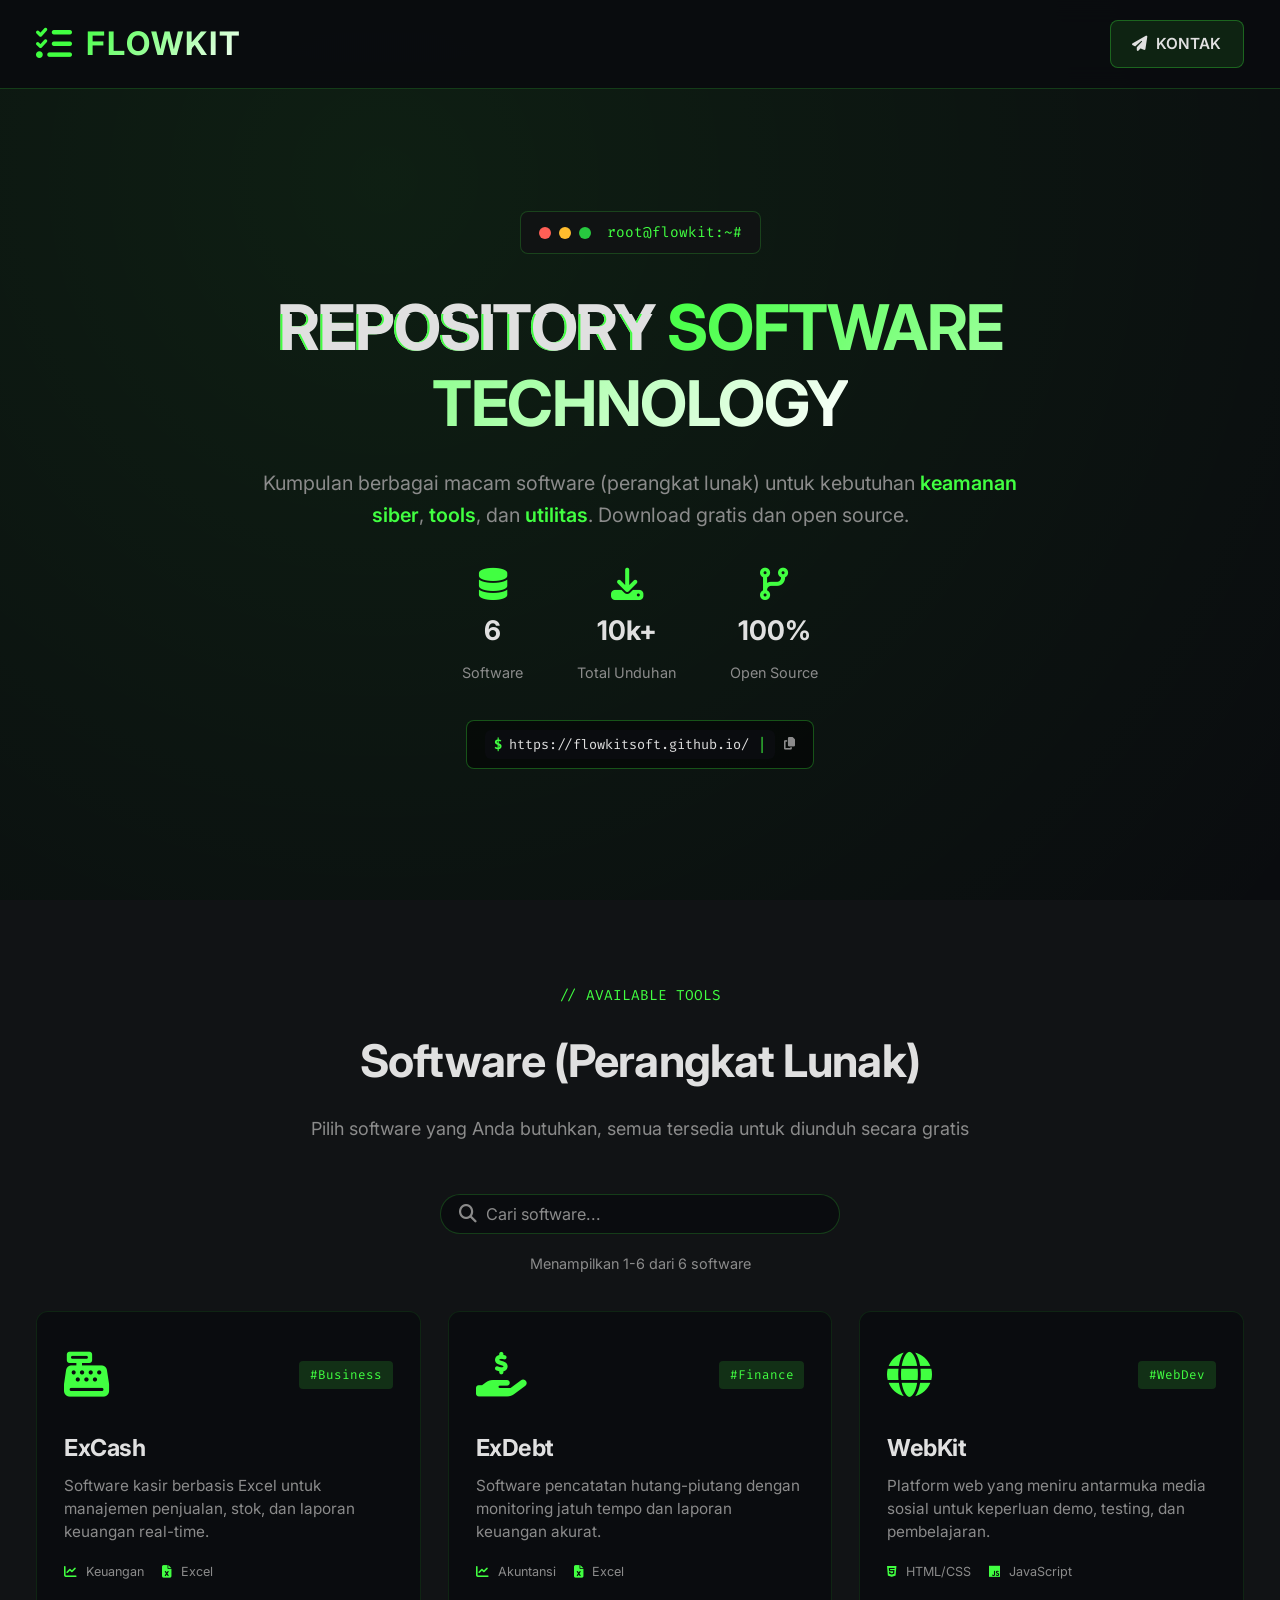
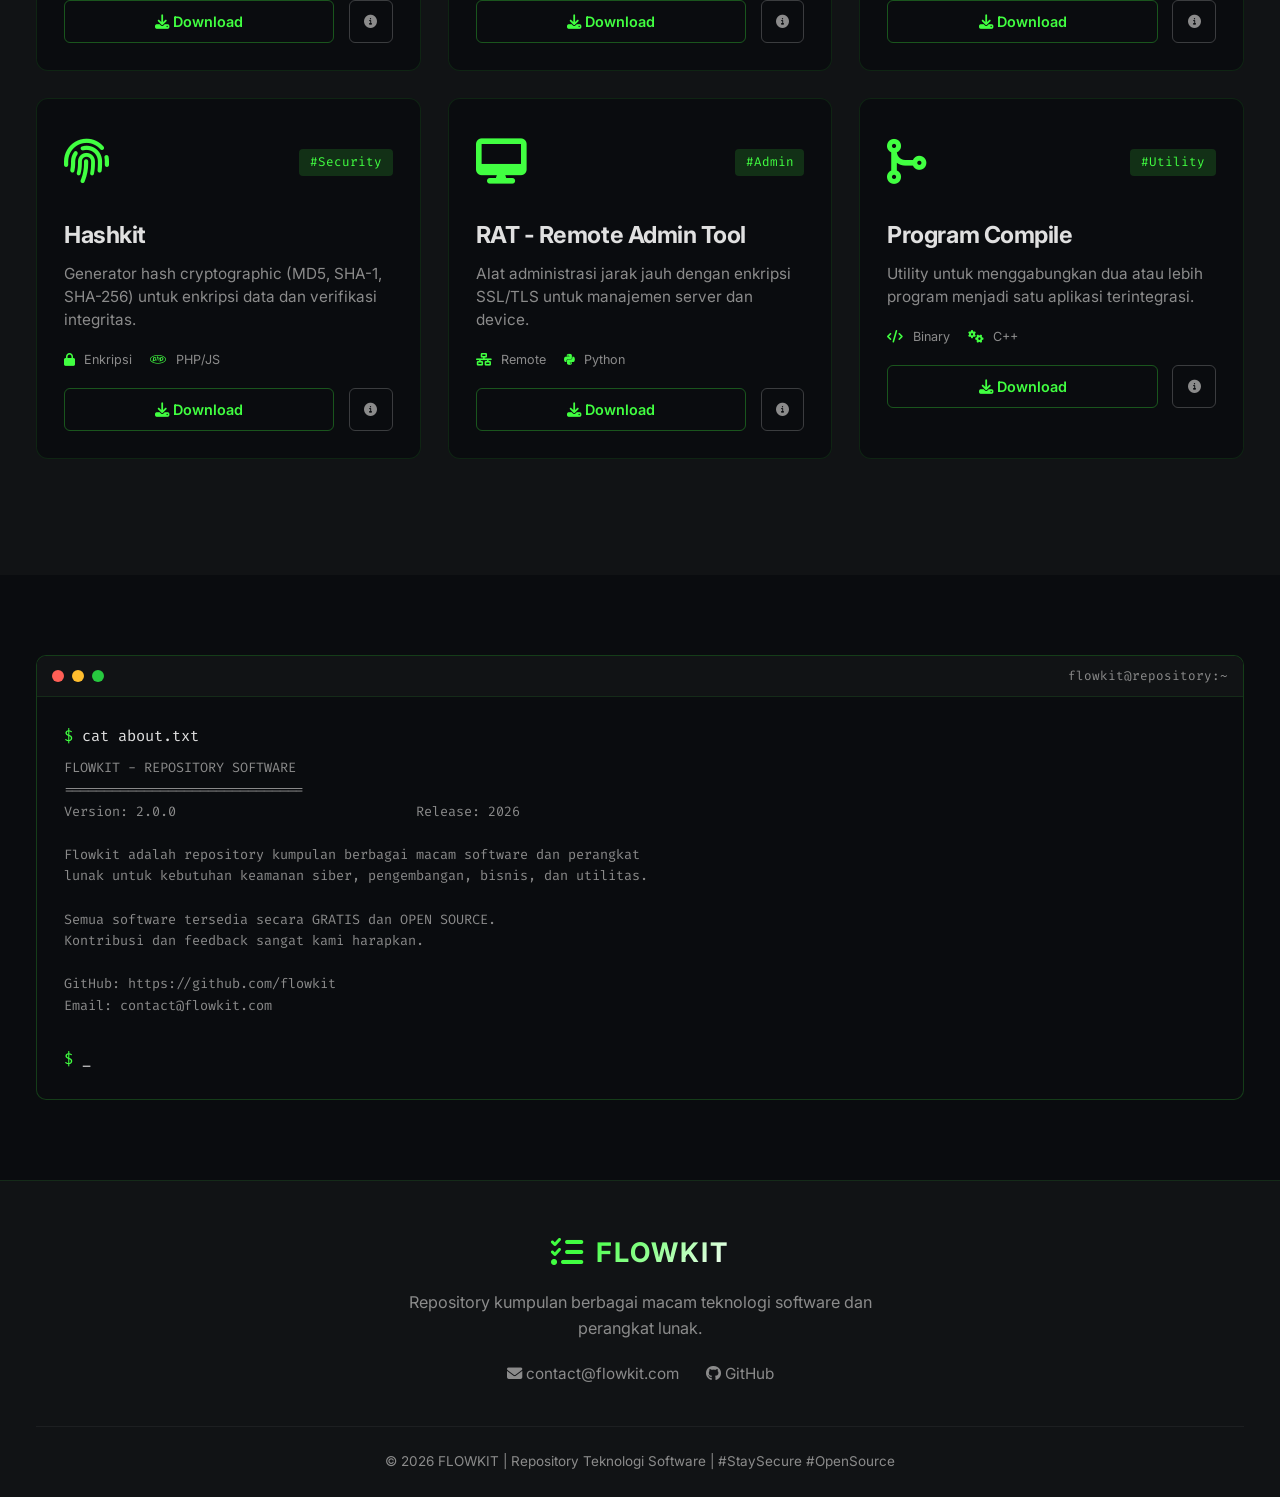
==== index.html @ a86bb3af "Update" ====
<!DOCTYPE html>
<html lang="id">
<head>
    <meta charset="UTF-8">
    <meta name="viewport" content="width=device-width, initial-scale=1.0, user-scalable=yes">
    <meta name="description" content="Flowkit - Repository unduh berbagai macam teknologi software dan perangkat lunak untuk keamanan, pengembangan, dan utilitas">
    <title>Flowkit - Repository Software</title>
    
    <!-- Favicon -->
    <link rel="icon" type="image/png" href="data:image/svg+xml,%3Csvg xmlns='http://www.w3.org/2000/svg' viewBox='0 0 24 24' fill='%2341ff41'%3E%3Cpath d='M2.47,5.47H21.53V4H2.47M2.47,9.53H21.53V8.06H2.47M2.47,13.56H21.53V12.09H2.47M2.47,17.59H21.53V16.13H2.47'/%3E%3C/svg%3E">
    
    <!-- Google Fonts -->
    <link href="https://fonts.googleapis.com/css2?family=Inter:opsz,wght@14..32,300;14..32,400;14..32,500;14..32,600;14..32,700;14..32,800&family=Fira+Code:wght@400;500;600&display=swap" rel="stylesheet">
    
    <!-- CSS -->
    <link rel="stylesheet" href="css/style.css">
    
    <!-- Font Awesome -->
    <link rel="stylesheet" href="https://cdnjs.cloudflare.com/ajax/libs/font-awesome/6.7.2/css/all.min.css">
    
    <!-- AOS Animation -->
    <link href="https://unpkg.com/aos@2.3.1/dist/aos.css" rel="stylesheet">
    <script src="https://unpkg.com/aos@2.3.1/dist/aos.js"></script>
</head>
<body>
    <!-- NAVIGATION -->
    <nav class="navbar">
        <div class="container">
            <div class="logo">
                <i class="fas fa-tasks"></i>
                <span>FLOWKIT</span>
            </div>
            <ul class="nav-links">
                <li><a href="mailto:contact@flowkit.com" class="contact-btn">
                    <i class="fas fa-paper-plane"></i> KONTAK
                </a></li>
            </ul>
        </div>
    </nav>

    <!-- HERO SECTION -->
    <section class="hero">
        <div class="container">
            <div class="hero-content" data-aos="fade-up" data-aos-duration="1000">
                <div class="terminal-badge">
                    <span class="terminal-dot red"></span>
                    <span class="terminal-dot yellow"></span>
                    <span class="terminal-dot green"></span>
                    <span class="terminal-text">root@flowkit:~#</span>
                </div>
                <h1 class="hero-title">
                    <span class="glitch" data-text="REPOSITORY">REPOSITORY</span>
                    <span class="hero-accent">SOFTWARE TECHNOLOGY</span>
                </h1>
                <p class="hero-desc">Kumpulan berbagai macam software (perangkat lunak) untuk kebutuhan <span class="highlight">keamanan siber</span>, <span class="highlight">tools</span>, dan <span class="highlight">utilitas</span>. Download gratis dan open source.</p>
                <div class="hero-stats">
                    <div class="stat-item">
                        <i class="fas fa-database"></i>
                        <span id="totalSoftwareCount">0</span>
                        <span>Software</span>
                    </div>
                    <div class="stat-item">
                        <i class="fas fa-download"></i>
                        <span>10k+</span>
                        <span>Total Unduhan</span>
                    </div>
                    <div class="stat-item">
                        <i class="fas fa-code-branch"></i>
                        <span>100%</span>
                        <span>Open Source</span>
                    </div>
                </div>

                <!-- HERO COMMAND DENGAN EFEK TYPING (UKURAN KECIL) -->
                <div class="hero-command">
                    <div class="command-wrapper">
                        <span class="prompt">$</span>
                        <span class="typing-text" id="typingText"></span>
                        <span class="cursor">|</span>
                    </div>
                    <button class="copy-btn" onclick="copyToClipboard('https://flowkitsoft.github.io/')">
                        <i class="fas fa-copy"></i>
                    </button>
                </div>
            </div>
        </div>
    </section>

    <!-- SOFTWARE SECTION dengan SEARCH & PAGINATION -->
    <section class="software">
        <div class="container">
            <div class="section-header" data-aos="fade-up">
                <span class="section-tag">// AVAILABLE TOOLS</span>
                <h2>Software (Perangkat Lunak)</h2>
                <p>Pilih software yang Anda butuhkan, semua tersedia untuk diunduh secara gratis</p>
            </div>
            
            <!-- SEARCH BAR -->
            <div class="search-container">
                <div class="search-box">
                    <i class="fas fa-search"></i>
                    <input type="text" id="searchInput" placeholder="Cari software..." onkeyup="searchSoftware()">
                    <button class="search-clear" id="clearSearch" onclick="clearSearch()" style="display: none;">✕</button>
                </div>
                <div class="search-info">
                    <span id="resultInfo">Menampilkan semua software</span>
                </div>
            </div>
            
            <!-- SOFTWARE GRID (dinamis) -->
            <div class="software-grid" id="softwareGrid">
                <!-- Card akan di-generate oleh JavaScript -->
            </div>
            
            <!-- PAGINATION -->
            <div class="pagination-container" id="paginationContainer">
                <!-- Tombol pagination akan di-generate oleh JavaScript -->
            </div>
        </div>
    </section>

    <!-- INFO MODAL -->
    <div id="infoModal" class="modal">
        <div class="modal-content">
            <div class="modal-header">
                <h3 id="modalTitle"></h3>
                <span class="modal-close">&times;</span>
            </div>
            <div class="modal-body">
                <p id="modalDesc"></p>
                <div class="modal-download">
                    <a href="#" id="modalDownload" class="btn-download-modal"><i class="fas fa-download"></i> Download Sekarang</a>
                </div>
            </div>
        </div>
    </div>

    <!-- ABOUT / TERMINAL SECTION -->
    <section class="about-terminal">
        <div class="container">
            <div class="terminal-window" data-aos="fade-up">
                <div class="terminal-header">
                    <span class="terminal-dot red"></span>
                    <span class="terminal-dot yellow"></span>
                    <span class="terminal-dot green"></span>
                    <span class="terminal-title">flowkit@repository:~</span>
                </div>
                <div class="terminal-body">
                    <p><span class="prompt">$</span> <span class="command">cat about.txt</span></p>
                    <pre class="terminal-simple">
FLOWKIT - REPOSITORY SOFTWARE
==============================
Version: 2.0.0                              Release: 2026

Flowkit adalah repository kumpulan berbagai macam software dan perangkat
lunak untuk kebutuhan keamanan siber, pengembangan, bisnis, dan utilitas.

Semua software tersedia secara GRATIS dan OPEN SOURCE.
Kontribusi dan feedback sangat kami harapkan.

GitHub: https://github.com/flowkit
Email: contact@flowkit.com
                    </pre>
                    <p><span class="prompt">$</span> <span class="command blinking">_</span></p>
                </div>
            </div>
        </div>
    </section>

    <!-- FOOTER -->
    <footer class="footer">
        <div class="container">
            <div class="footer-content">
                <div class="footer-about">
                    <div class="logo">
                        <i class="fas fa-tasks"></i>
                        <span>FLOWKIT</span>
                    </div>
                    <p>Repository kumpulan berbagai macam teknologi software dan perangkat lunak.</p>
                    <div class="footer-links">
                        <a href="mailto:contact@flowkit.com"><i class="fas fa-envelope"></i> contact@flowkit.com</a>
                        <a href="#"><i class="fab fa-github"></i> GitHub</a>
                    </div>
                </div>
            </div>
            <div class="footer-bottom">
                <p>&copy; 2026 FLOWKIT | Repository Teknologi Software | #StaySecure #OpenSource</p>
            </div>
        </div>
    </footer>

    <!-- JS -->
    <script src="js/software-data.js"></script>
    <script src="js/script.js"></script>
    
    <!-- Initialize AOS -->
    <script>
        AOS.init({
            once: true,
            duration: 800
        });
    </script>
</body>
</html>
---- css/style.css ----
/* ========== RESET & VARIABLES ========== */
* {
    margin: 0;
    padding: 0;
    box-sizing: border-box;
}

:root {
    --primary: #41ff41;
    --primary-dark: #2ecc2e;
    --primary-glow: rgba(65, 255, 65, 0.3);
    --dark: #0a0c0f;
    --dark-light: #111315;
    --gray: #8b8b8b;
    --light: #e0e0e0;
    --white: #ffffff;
    --red-dot: #ff5f56;
    --yellow-dot: #ffbd2e;
    --green-dot: #27c93f;
}

html {
    scroll-behavior: smooth;
    font-size: 18px;
}

body {
    font-family: 'Inter', 'Fira Code', monospace, system-ui;
    background-color: var(--dark);
    color: var(--light);
    line-height: 1.6;
    overflow-x: hidden;
}

.container {
    max-width: 1280px;
    margin: 0 auto;
    padding: 0 2rem;
}

/* ========== TYPOGRAPHY ========== */
h1, h2, h3, h4 {
    font-weight: 700;
    letter-spacing: -0.02em;
}

code, .command, .terminal-text, .prompt {
    font-family: 'Fira Code', monospace;
}

/* ========== NAVIGATION ========== */
.navbar {
    position: fixed;
    top: 0;
    left: 0;
    width: 100%;
    background: rgba(10, 12, 15, 0.95);
    backdrop-filter: blur(12px);
    z-index: 1000;
    border-bottom: 1px solid rgba(65, 255, 65, 0.2);
}

.navbar .container {
    display: flex;
    justify-content: space-between;
    align-items: center;
    padding: 1rem 2rem;
}

.logo {
    font-weight: 700;
    display: flex;
    align-items: center;
    gap: 0.75rem;
}

.logo i {
    color: var(--primary);
    font-size: 2rem;
}

.logo span {
    font-size: 1.8rem;
    letter-spacing: 2px;
    background: linear-gradient(135deg, var(--primary), #ffffff);
    -webkit-background-clip: text;
    background-clip: text;
    color: transparent;
}

.nav-links {
    display: flex;
    list-style: none;
}

.contact-btn {
    color: var(--light);
    text-decoration: none;
    display: flex;
    align-items: center;
    gap: 0.5rem;
    padding: 0.6rem 1.2rem;
    background: rgba(65, 255, 65, 0.1);
    border: 1px solid rgba(65, 255, 65, 0.3);
    border-radius: 8px;
    transition: all 0.3s;
    font-size: 0.85rem;
    font-weight: 600;
}

.contact-btn:hover {
    background: var(--primary);
    border-color: var(--primary);
    color: var(--dark);
    transform: translateY(-2px);
    box-shadow: 0 5px 20px var(--primary-glow);
}

/* ========== HERO SECTION ========== */
.hero {
    min-height: 100vh;
    display: flex;
    align-items: center;
    padding-top: 80px;
    position: relative;
    overflow: hidden;
}

.hero::before {
    content: '';
    position: absolute;
    top: 0;
    left: 0;
    width: 100%;
    height: 100%;
    background: radial-gradient(circle at 30% 20%, rgba(65, 255, 65, 0.08), transparent);
    pointer-events: none;
}

.hero-content {
    max-width: 800px;
    margin: 0 auto;
    text-align: center;
}

.terminal-badge {
    display: inline-flex;
    align-items: center;
    gap: 8px;
    background: rgba(17, 19, 21, 0.9);
    padding: 0.5rem 1rem;
    border-radius: 8px;
    border: 1px solid rgba(65, 255, 65, 0.2);
    margin-bottom: 2rem;
}

.terminal-dot {
    width: 12px;
    height: 12px;
    border-radius: 50%;
}

.terminal-dot.red { background: var(--red-dot); }
.terminal-dot.yellow { background: var(--yellow-dot); }
.terminal-dot.green { background: var(--green-dot); }

.terminal-text {
    color: var(--primary);
    font-size: 0.8rem;
    margin-left: 8px;
}

.hero-title {
    font-size: 3.5rem;
    margin-bottom: 1.5rem;
    line-height: 1.2;
}

.glitch {
    position: relative;
    display: inline-block;
}

.glitch::before,
.glitch::after {
    content: attr(data-text);
    position: absolute;
    top: 0;
    left: 0;
    width: 100%;
    height: 100%;
}

.glitch::before {
    left: 2px;
    text-shadow: -2px 0 var(--primary);
    clip: rect(24px, 550px, 90px, 0);
    animation: glitch-anim 3s infinite linear alternate-reverse;
}

.glitch::after {
    left: -2px;
    text-shadow: 2px 0 #ff00ff;
    clip: rect(85px, 550px, 140px, 0);
    animation: glitch-anim2 2.5s infinite linear alternate-reverse;
}

@keyframes glitch-anim {
    0% { clip: rect(31px, 9999px, 94px, 0); }
    50% { clip: rect(70px, 9999px, 120px, 0); }
    100% { clip: rect(29px, 9999px, 85px, 0); }
}

@keyframes glitch-anim2 {
    0% { clip: rect(65px, 9999px, 110px, 0); }
    50% { clip: rect(20px, 9999px, 60px, 0); }
    100% { clip: rect(80px, 9999px, 130px, 0); }
}

.hero-accent {
    background: linear-gradient(135deg, var(--primary), #ffffff);
    -webkit-background-clip: text;
    background-clip: text;
    color: transparent;
}

.hero-desc {
    font-size: 1.1rem;
    color: var(--gray);
    margin-bottom: 2rem;
}

.highlight {
    color: var(--primary);
    font-weight: 600;
}

.hero-stats {
    display: flex;
    justify-content: center;
    gap: 3rem;
    margin-bottom: 2rem;
}

.stat-item {
    display: flex;
    flex-direction: column;
    align-items: center;
    gap: 0.5rem;
}

.stat-item i {
    font-size: 1.8rem;
    color: var(--primary);
}

.stat-item span:first-of-type {
    font-size: 1.5rem;
    font-weight: 700;
}

.stat-item span:last-child {
    font-size: 0.8rem;
    color: var(--gray);
}

/* ========== HERO COMMAND DENGAN EFEK TYPING (UKURAN SAMA DENGAN SEBELUMNYA) ========== */
.hero-command {
    display: inline-flex;
    align-items: center;
    gap: 0.5rem;
    background: rgba(0, 0, 0, 0.5);
    padding: 0.5rem 1rem;
    border-radius: 8px;
    border: 1px solid rgba(65, 255, 65, 0.3);
}

.command-wrapper {
    display: inline-flex;
    align-items: center;
    gap: 0.4rem;
    background: #0a0c0f;
    padding: 0.2rem 0.5rem;
    border-radius: 6px;
    font-family: 'Fira Code', monospace;
}

.command-wrapper .prompt {
    color: var(--primary);
    font-weight: bold;
    font-size: 0.75rem;
}

.typing-text {
    color: #e0e0e0;
    font-size: 0.75rem;
    white-space: nowrap;
    overflow: hidden;
}

.cursor {
    color: var(--primary);
    font-size: 0.75rem;
    animation: blinkCursor 1s step-end infinite;
    margin-left: 2px;
}

@keyframes blinkCursor {
    0%, 100% { opacity: 1; }
    50% { opacity: 0; }
}

.copy-btn {
    background: transparent;
    border: none;
    color: var(--gray);
    cursor: pointer;
    transition: color 0.3s;
    font-size: 0.7rem;
    padding: 0;
    width: auto;
    display: inline-flex;
    align-items: center;
    justify-content: center;
}

.copy-btn i {
    font-size: 0.7rem;
    margin: 0;
}

.copy-btn:hover {
    color: var(--primary);
}

/* ========== SOFTWARE SECTION ========== */
.software {
    padding: 80px 0;
    background: var(--dark-light);
}

.section-header {
    text-align: center;
    margin-bottom: 50px;
}

.section-tag {
    color: var(--primary);
    font-family: 'Fira Code', monospace;
    font-size: 0.8rem;
    display: inline-block;
    margin-bottom: 1rem;
}

.section-header h2 {
    font-size: 2.5rem;
    margin-bottom: 1rem;
}

.section-header p {
    color: var(--gray);
    font-size: 1rem;
}

/* ========== SEARCH BAR STYLES ========== */
.search-container {
    margin-bottom: 2rem;
    text-align: center;
}

.search-box {
    display: flex;
    align-items: center;
    max-width: 400px;
    margin: 0 auto 1rem;
    background: var(--dark);
    border: 1px solid rgba(65, 255, 65, 0.2);
    border-radius: 40px;
    padding: 0.5rem 1rem;
    transition: all 0.3s;
}

.search-box:focus-within {
    border-color: var(--primary);
    box-shadow: 0 0 10px rgba(65, 255, 65, 0.2);
}

.search-box i {
    color: var(--gray);
    margin-right: 0.5rem;
}

.search-box input {
    flex: 1;
    background: transparent;
    border: none;
    color: var(--light);
    font-family: 'Inter', sans-serif;
    font-size: 0.9rem;
    outline: none;
}

.search-box input::placeholder {
    color: var(--gray);
}

.search-clear {
    background: transparent;
    border: none;
    color: var(--gray);
    cursor: pointer;
    font-size: 0.8rem;
    padding: 0 0.3rem;
    transition: color 0.3s;
}

.search-clear:hover {
    color: var(--primary);
}

.search-info {
    font-size: 0.8rem;
    color: var(--gray);
}

/* ========== SOFTWARE GRID ========== */
.software-grid {
    display: grid;
    grid-template-columns: repeat(auto-fit, minmax(350px, 1fr));
    gap: 1.5rem;
}

.software-card {
    background: var(--dark);
    border-radius: 12px;
    padding: 1.5rem;
    transition: all 0.3s;
    border: 1px solid rgba(65, 255, 65, 0.1);
    position: relative;
    overflow: hidden;
}

.software-card::before {
    content: '';
    position: absolute;
    top: 0;
    left: -100%;
    width: 100%;
    height: 2px;
    background: linear-gradient(90deg, transparent, var(--primary), transparent);
    transition: left 0.5s;
}

.software-card:hover::before {
    left: 100%;
}

.software-card:hover {
    transform: translateY(-5px);
    border-color: rgba(65, 255, 65, 0.3);
    box-shadow: 0 10px 30px rgba(0, 0, 0, 0.3);
}

.card-header {
    display: flex;
    justify-content: space-between;
    align-items: center;
    margin-bottom: 1rem;
}

.card-icon {
    font-size: 2.5rem;
    color: var(--primary);
}

.card-badge {
    background: rgba(65, 255, 65, 0.15);
    color: var(--primary);
    padding: 0.2rem 0.6rem;
    border-radius: 4px;
    font-size: 0.7rem;
    font-family: 'Fira Code', monospace;
}

.software-card h3 {
    font-size: 1.3rem;
    margin-bottom: 0.5rem;
}

.software-card p {
    color: var(--gray);
    font-size: 0.85rem;
    margin-bottom: 1rem;
    line-height: 1.5;
}

.card-meta {
    display: flex;
    gap: 1rem;
    margin-bottom: 1rem;
    font-size: 0.7rem;
    color: var(--gray);
}

.card-meta i {
    margin-right: 0.3rem;
    color: var(--primary);
}

.card-actions {
    display: flex;
    gap: 0.8rem;
}

.btn-download {
    background: transparent;
    border: 1px solid rgba(65, 255, 65, 0.3);
    color: var(--primary);
    padding: 0.5rem 1rem;
    border-radius: 6px;
    text-decoration: none;
    font-size: 0.8rem;
    font-weight: 600;
    transition: all 0.3s;
    flex: 1;
    text-align: center;
}

.btn-download:hover {
    background: var(--primary);
    color: var(--dark);
    border-color: var(--primary);
}

.btn-info {
    background: transparent;
    border: 1px solid rgba(255, 255, 255, 0.2);
    color: var(--gray);
    padding: 0.5rem 0.8rem;
    border-radius: 6px;
    cursor: pointer;
    transition: all 0.3s;
}

.btn-info:hover {
    border-color: var(--primary);
    color: var(--primary);
}

/* ========== PAGINATION STYLES ========== */
.pagination-container {
    margin-top: 2rem;
    text-align: center;
}

.pagination {
    display: flex;
    justify-content: center;
    gap: 0.5rem;
    flex-wrap: wrap;
}

.page-btn {
    background: transparent;
    border: 1px solid rgba(65, 255, 65, 0.2);
    color: var(--gray);
    padding: 0.5rem 1rem;
    border-radius: 6px;
    cursor: pointer;
    font-family: 'Inter', sans-serif;
    font-size: 0.8rem;
    transition: all 0.3s;
}

.page-btn:hover {
    border-color: var(--primary);
    color: var(--primary);
}

.page-btn.active {
    background: var(--primary);
    border-color: var(--primary);
    color: var(--dark);
}

.page-btn.disabled {
    opacity: 0.5;
    cursor: not-allowed;
}

.page-btn.disabled:hover {
    border-color: rgba(65, 255, 65, 0.2);
    color: var(--gray);
}

/* ========== NO RESULTS STYLES ========== */
.no-results {
    text-align: center;
    padding: 3rem;
    background: var(--dark);
    border-radius: 12px;
    border: 1px solid rgba(65, 255, 65, 0.1);
}

.no-results i {
    font-size: 3rem;
    color: var(--primary);
    margin-bottom: 1rem;
}

.no-results p {
    color: var(--gray);
    margin: 0.5rem 0;
}

/* ========== MODAL ========== */
.modal {
    display: none;
    position: fixed;
    top: 0;
    left: 0;
    width: 100%;
    height: 100%;
    background: rgba(0, 0, 0, 0.9);
    z-index: 2000;
    justify-content: center;
    align-items: center;
}

.modal-content {
    background: var(--dark-light);
    border: 1px solid rgba(65, 255, 65, 0.3);
    border-radius: 12px;
    max-width: 500px;
    width: 90%;
    animation: modalFadeIn 0.3s;
}

@keyframes modalFadeIn {
    from {
        opacity: 0;
        transform: scale(0.9);
    }
    to {
        opacity: 1;
        transform: scale(1);
    }
}

.modal-header {
    display: flex;
    justify-content: space-between;
    align-items: center;
    padding: 1rem 1.5rem;
    border-bottom: 1px solid rgba(65, 255, 65, 0.2);
}

.modal-header h3 {
    color: var(--primary);
}

.modal-close {
    font-size: 1.5rem;
    cursor: pointer;
    transition: color 0.3s;
}

.modal-close:hover {
    color: var(--primary);
}

/* Modal body - digabung (tidak duplikat) */
.modal-body {
    padding: 1.5rem;
    white-space: normal;
    word-break: break-word;
}

.modal-body p {
    margin-bottom: 1rem;
    color: var(--gray);
    line-height: 1.6;
}

.modal-body br {
    display: block;
    margin: 8px 0;
    content: "";
}

.btn-download-modal {
    display: inline-block;
    background: var(--primary);
    color: var(--dark);
    padding: 0.8rem 1.5rem;
    border-radius: 8px;
    text-decoration: none;
    font-weight: 700;
    transition: all 0.3s;
    margin-top: 1rem;
}

.btn-download-modal:hover {
    transform: translateY(-2px);
    box-shadow: 0 5px 20px var(--primary-glow);
}

/* ========== TERMINAL SECTION ========== */
.about-terminal {
    padding: 80px 0;
}

.terminal-window {
    background: #0a0c0f;
    border-radius: 10px;
    border: 1px solid rgba(65, 255, 65, 0.2);
    overflow: hidden;
    width: 100%;
}

.terminal-header {
    background: #111315;
    padding: 10px 15px;
    display: flex;
    align-items: center;
    gap: 8px;
    border-bottom: 1px solid rgba(65, 255, 65, 0.1);
}

.terminal-title {
    margin-left: auto;
    font-size: 0.7rem;
    color: var(--gray);
    font-family: 'Fira Code', monospace;
}

.terminal-body {
    padding: 1.5rem;
    font-family: 'Fira Code', monospace;
    font-size: 0.85rem;
}

.terminal-simple {
    font-family: 'Fira Code', monospace;
    font-size: 0.75rem;
    line-height: 1.6;
    color: var(--gray);
    background: transparent;
    border: none;
    margin: 0.5rem 0;
    padding: 0;
    white-space: pre-wrap;
    word-break: break-word;
}

.prompt {
    color: var(--primary);
}

.command {
    color: var(--light);
}

.blinking {
    animation: blink 1s step-end infinite;
}

@keyframes blink {
    0%, 100% { opacity: 1; }
    50% { opacity: 0; }
}

/* ========== FOOTER ========== */
.footer {
    background: var(--dark-light);
    padding: 50px 0 24px;
    border-top: 1px solid rgba(65, 255, 65, 0.1);
}

.footer-content {
    display: flex;
    justify-content: center;
    margin-bottom: 40px;
}

.footer-about {
    text-align: center;
    max-width: 500px;
}

.footer-about .logo {
    justify-content: center;
    margin-bottom: 16px;
}

.footer-about .logo i {
    font-size: 1.8rem;
}

.footer-about .logo span {
    font-size: 1.5rem;
}

.footer-about p {
    color: var(--gray);
    margin-bottom: 20px;
    font-size: 0.9rem;
}

.footer-links {
    display: flex;
    justify-content: center;
    gap: 1.5rem;
}

.footer-links a {
    color: var(--gray);
    text-decoration: none;
    transition: color 0.3s;
    font-size: 0.85rem;
}

.footer-links a:hover {
    color: var(--primary);
}

.footer-bottom {
    text-align: center;
    padding-top: 24px;
    border-top: 1px solid rgba(255, 255, 255, 0.05);
    color: var(--gray);
    font-size: 0.75rem;
}

/* ========== RESPONSIVE ========== */
@media (max-width: 768px) {
    .container {
        padding: 0 1.5rem;
    }
    
    .navbar .container {
        justify-content: center;
        padding: 0.8rem 1rem;
    }
    
    .nav-links {
        display: none;
    }
    
    .hero-title {
        font-size: 2.8rem;
    }
    
    .hero-stats {
        gap: 1.5rem;
        flex-wrap: wrap;
    }
    
    /* Hero command responsive */
    .hero-command {
        flex-direction: column;
        align-items: stretch;
    }
    
    .command-wrapper {
        justify-content: center;
        white-space: normal;
        word-break: break-all;
    }
    
    .typing-text {
        white-space: normal;
        word-break: break-word;
        font-size: 0.7rem;
    }
    
    /* Search & pagination responsive */
    .search-box {
        max-width: 100%;
    }
    
    .pagination {
        gap: 0.3rem;
    }
    
    .page-btn {
        padding: 0.3rem 0.6rem;
        font-size: 0.7rem;
    }
    
    /* Grid & terminal */
    .software-grid {
        grid-template-columns: 1fr;
    }
    
    .section-header h2 {
        font-size: 2rem;
    }
    
    .terminal-body {
        padding: 1rem;
    }
    
    .terminal-simple {
        font-size: 0.65rem;
    }
}

@media (max-width: 480px) {
    .hero-title {
        font-size: 2rem;
    }
    
    .hero-stats {
        flex-direction: column;
        gap: 1rem;
    }
    
    .hero-command {
        flex-wrap: wrap;
        justify-content: center;
    }
    
    .typing-text {
        font-size: 0.6rem;
    }
    
    .section-header h2 {
        font-size: 1.6rem;
    }
    
    .software-card {
        padding: 1rem;
    }
    
    .card-icon {
        font-size: 2rem;
    }
    
    .software-card h3 {
        font-size: 1.1rem;
    }
    
    .terminal-simple {
        font-size: 0.55rem;
    }
    
    .page-btn {
        padding: 0.2rem 0.4rem;
        font-size: 0.65rem;
    }
}
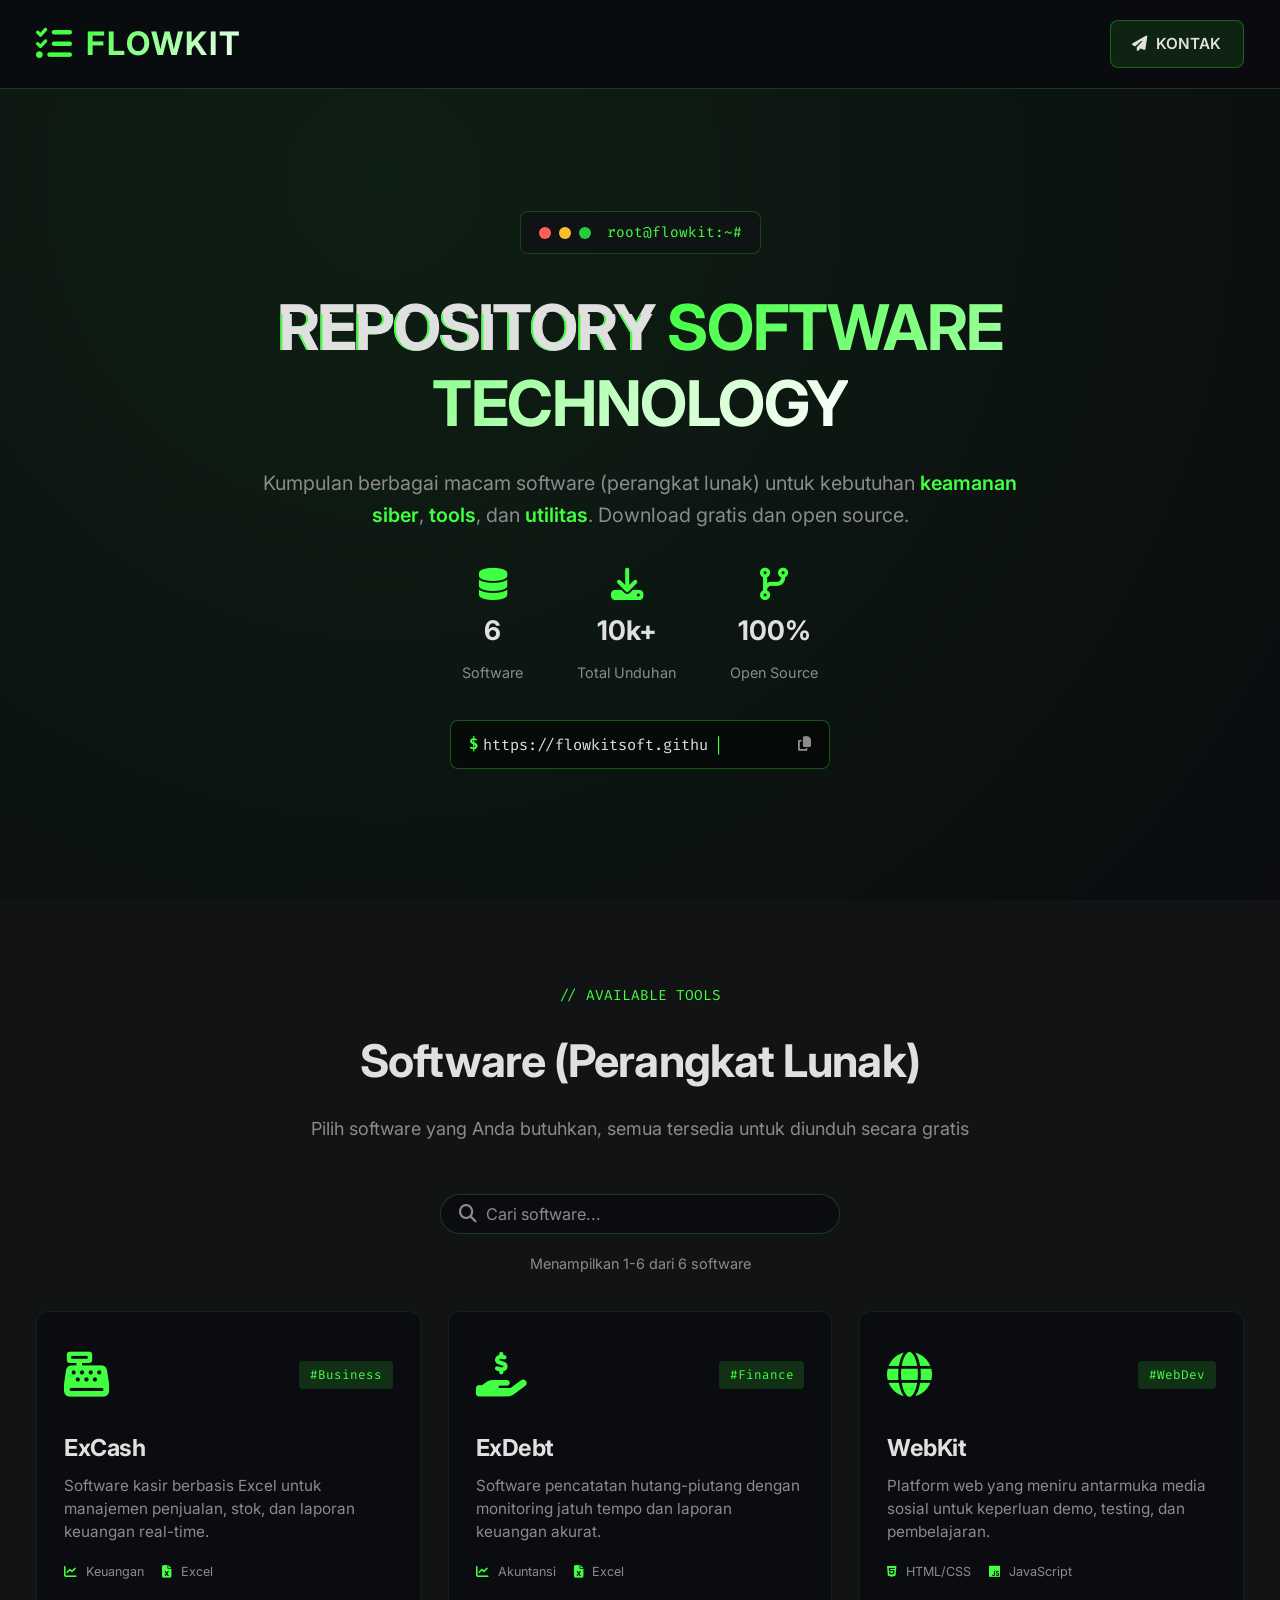
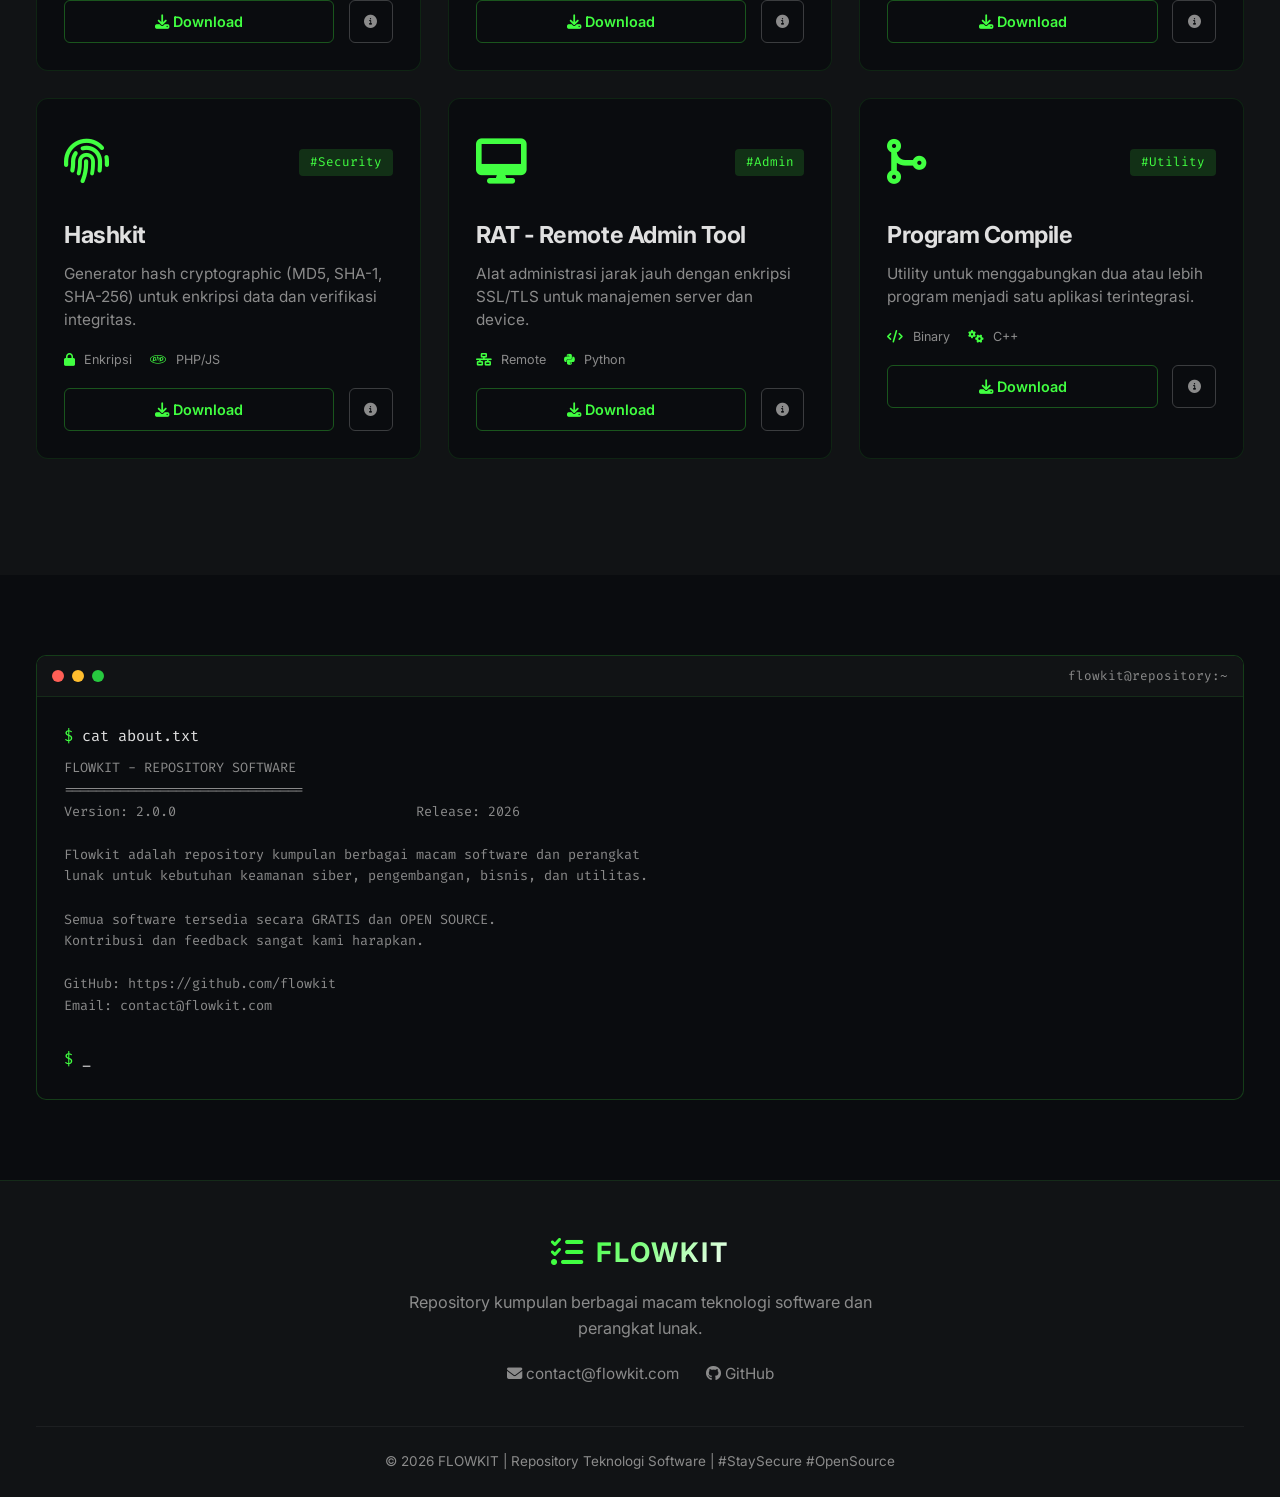
==== commit 8fcf6dc4: "Update" ====
--- a/index.html
+++ b/index.html
@@ -71,10 +71,10 @@
                     </div>
                 </div>
 
-                <!-- HERO COMMAND DENGAN EFEK TYPING (UKURAN KECIL) -->
+                <!-- HERO COMMAND - LEBAR TETAP -->
                 <div class="hero-command">
-                    <div class="command-wrapper">
-                        <span class="prompt">$</span>
+                    <span class="prompt">$</span>
+                    <div class="typing-wrapper">
                         <span class="typing-text" id="typingText"></span>
                         <span class="cursor">|</span>
                     </div>
@@ -86,7 +86,7 @@
         </div>
     </section>
 
-    <!-- SOFTWARE SECTION dengan SEARCH & PAGINATION -->
+    <!-- SOFTWARE SECTION -->
     <section class="software">
         <div class="container">
             <div class="section-header" data-aos="fade-up">
@@ -107,15 +107,11 @@
                 </div>
             </div>
             
-            <!-- SOFTWARE GRID (dinamis) -->
-            <div class="software-grid" id="softwareGrid">
-                <!-- Card akan di-generate oleh JavaScript -->
-            </div>
+            <!-- SOFTWARE GRID -->
+            <div class="software-grid" id="softwareGrid"></div>
             
             <!-- PAGINATION -->
-            <div class="pagination-container" id="paginationContainer">
-                <!-- Tombol pagination akan di-generate oleh JavaScript -->
-            </div>
+            <div class="pagination-container" id="paginationContainer"></div>
         </div>
     </section>
 
@@ -193,7 +189,6 @@
     <script src="js/software-data.js"></script>
     <script src="js/script.js"></script>
     
-    <!-- Initialize AOS -->
     <script>
         AOS.init({
             once: true,
--- a/css/style.css
+++ b/css/style.css
@@ -264,73 +264,79 @@
     color: var(--gray);
 }
 
-/* ========== HERO COMMAND DENGAN EFEK TYPING (UKURAN SAMA DENGAN SEBELUMNYA) ========== */
+/* ========== HERO COMMAND - LEBAR TETAP ========== */
 .hero-command {
     display: inline-flex;
     align-items: center;
-    gap: 0.5rem;
+    justify-content: flex-start;
+    gap: 0.3rem;
     background: rgba(0, 0, 0, 0.5);
     padding: 0.5rem 1rem;
     border-radius: 8px;
     border: 1px solid rgba(65, 255, 65, 0.3);
-}
-
-.command-wrapper {
-    display: inline-flex;
-    align-items: center;
-    gap: 0.4rem;
-    background: #0a0c0f;
-    padding: 0.2rem 0.5rem;
-    border-radius: 6px;
+    width: 380px;
+    max-width: 100%;
+    flex-wrap: nowrap;
+    overflow: hidden;
+}
+
+.hero-command .prompt {
+    color: var(--primary);
     font-family: 'Fira Code', monospace;
-}
-
-.command-wrapper .prompt {
-    color: var(--primary);
+    font-size: 0.85rem;
     font-weight: bold;
-    font-size: 0.75rem;
+    flex-shrink: 0;
+}
+
+.typing-wrapper {
+    flex: 1;
+    min-width: 0;
+    overflow: hidden;
+    text-align: left;
+    white-space: nowrap;
 }
 
 .typing-text {
     color: #e0e0e0;
-    font-size: 0.75rem;
+    font-family: 'Fira Code', monospace;
+    font-size: 0.85rem;
+    display: inline;
     white-space: nowrap;
-    overflow: hidden;
 }
 
 .cursor {
     color: var(--primary);
-    font-size: 0.75rem;
+    font-family: 'Fira Code', monospace;
+    font-size: 0.85rem;
     animation: blinkCursor 1s step-end infinite;
-    margin-left: 2px;
+    display: inline;
+    margin-left: 1px;
+}
+
+.copy-btn {
+    background: transparent;
+    border: none;
+    color: var(--gray);
+    cursor: pointer;
+    transition: color 0.3s;
+    font-size: 0.8rem;
+    padding: 0;
+    flex-shrink: 0;
+    display: inline-flex;
+    align-items: center;
+}
+
+.copy-btn i {
+    font-size: 0.8rem;
+}
+
+.copy-btn:hover {
+    color: var(--primary);
 }
 
 @keyframes blinkCursor {
     0%, 100% { opacity: 1; }
     50% { opacity: 0; }
-}
-
-.copy-btn {
-    background: transparent;
-    border: none;
-    color: var(--gray);
-    cursor: pointer;
-    transition: color 0.3s;
-    font-size: 0.7rem;
-    padding: 0;
-    width: auto;
-    display: inline-flex;
-    align-items: center;
-    justify-content: center;
-}
-
-.copy-btn i {
-    font-size: 0.7rem;
-    margin: 0;
-}
-
-.copy-btn:hover {
-    color: var(--primary);
 }
 
 /* ========== SOFTWARE SECTION ========== */
@@ -362,7 +368,7 @@
     font-size: 1rem;
 }
 
-/* ========== SEARCH BAR STYLES ========== */
+/* ========== SEARCH BAR ========== */
 .search-container {
     margin-bottom: 2rem;
     text-align: center;
@@ -547,7 +553,7 @@
     color: var(--primary);
 }
 
-/* ========== PAGINATION STYLES ========== */
+/* ========== PAGINATION ========== */
 .pagination-container {
     margin-top: 2rem;
     text-align: center;
@@ -588,12 +594,7 @@
     cursor: not-allowed;
 }
 
-.page-btn.disabled:hover {
-    border-color: rgba(65, 255, 65, 0.2);
-    color: var(--gray);
-}
-
-/* ========== NO RESULTS STYLES ========== */
+/* ========== NO RESULTS ========== */
 .no-results {
     text-align: center;
     padding: 3rem;
@@ -669,7 +670,6 @@
     color: var(--primary);
 }
 
-/* Modal body - digabung (tidak duplikat) */
 .modal-body {
     padding: 1.5rem;
     white-space: normal;
@@ -847,6 +847,7 @@
         display: none;
     }
     
+    /* HERO TITLE DIPERBESAR */
     .hero-title {
         font-size: 2.8rem;
     }
@@ -858,23 +859,19 @@
     
     /* Hero command responsive */
     .hero-command {
-        flex-direction: column;
-        align-items: stretch;
-    }
-    
-    .command-wrapper {
-        justify-content: center;
-        white-space: normal;
-        word-break: break-all;
-    }
-    
-    .typing-text {
-        white-space: normal;
-        word-break: break-word;
-        font-size: 0.7rem;
-    }
-    
-    /* Search & pagination responsive */
+        width: 320px;
+        padding: 0.4rem 0.8rem;
+    }
+    
+    .prompt, .typing-text, .cursor {
+        font-size: 0.75rem;
+    }
+    
+    .copy-btn i {
+        font-size: 0.75rem;
+    }
+    
+    /* Search & pagination */
     .search-box {
         max-width: 100%;
     }
@@ -894,7 +891,7 @@
     }
     
     .section-header h2 {
-        font-size: 2rem;
+        font-size: 1.8rem;
     }
     
     .terminal-body {
@@ -902,11 +899,12 @@
     }
     
     .terminal-simple {
-        font-size: 0.65rem;
+        font-size: 0.6rem;
     }
 }
 
 @media (max-width: 480px) {
+    /* HERO TITLE DIPERBESAR */
     .hero-title {
         font-size: 2rem;
     }
@@ -917,16 +915,20 @@
     }
     
     .hero-command {
-        flex-wrap: wrap;
-        justify-content: center;
-    }
-    
-    .typing-text {
-        font-size: 0.6rem;
+        width: 280px;
+        padding: 0.35rem 0.6rem;
+    }
+    
+    .prompt, .typing-text, .cursor {
+        font-size: 0.7rem;
+    }
+    
+    .copy-btn i {
+        font-size: 0.7rem;
     }
     
     .section-header h2 {
-        font-size: 1.6rem;
+        font-size: 1.5rem;
     }
     
     .software-card {
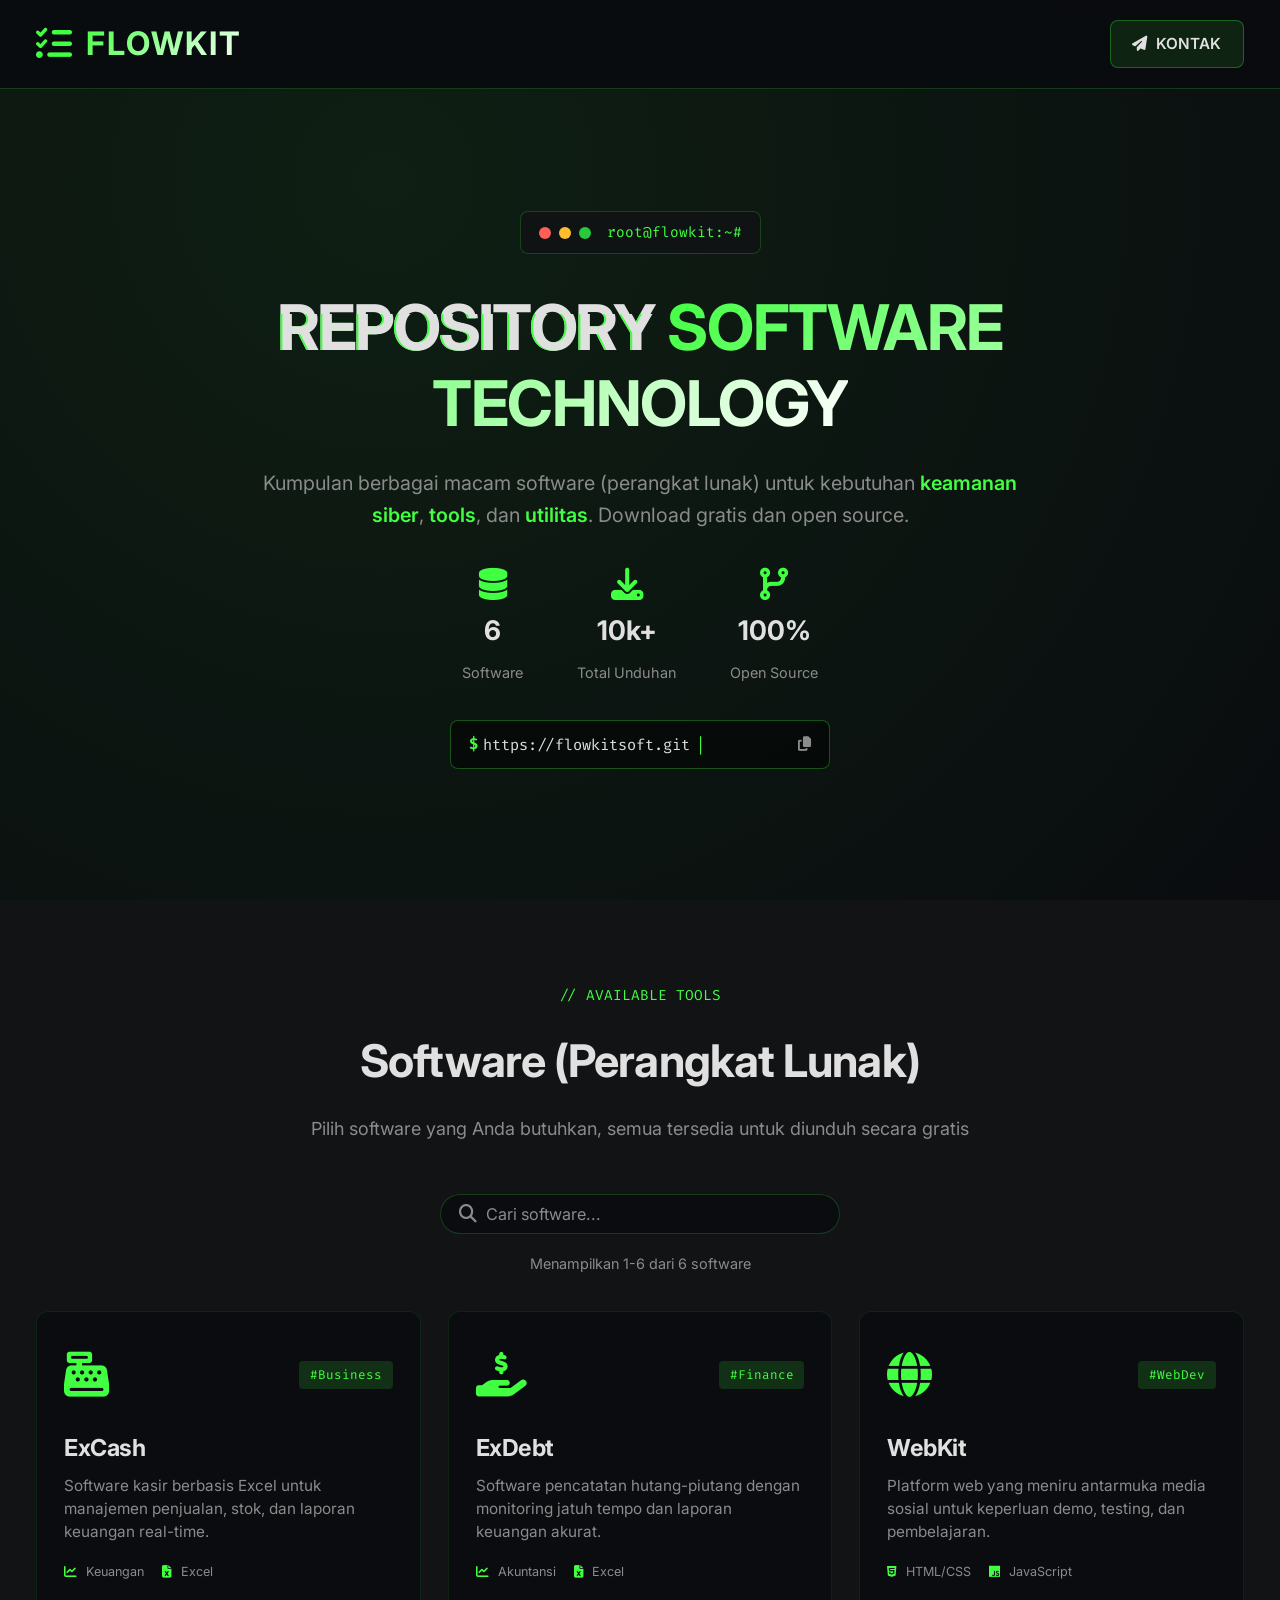
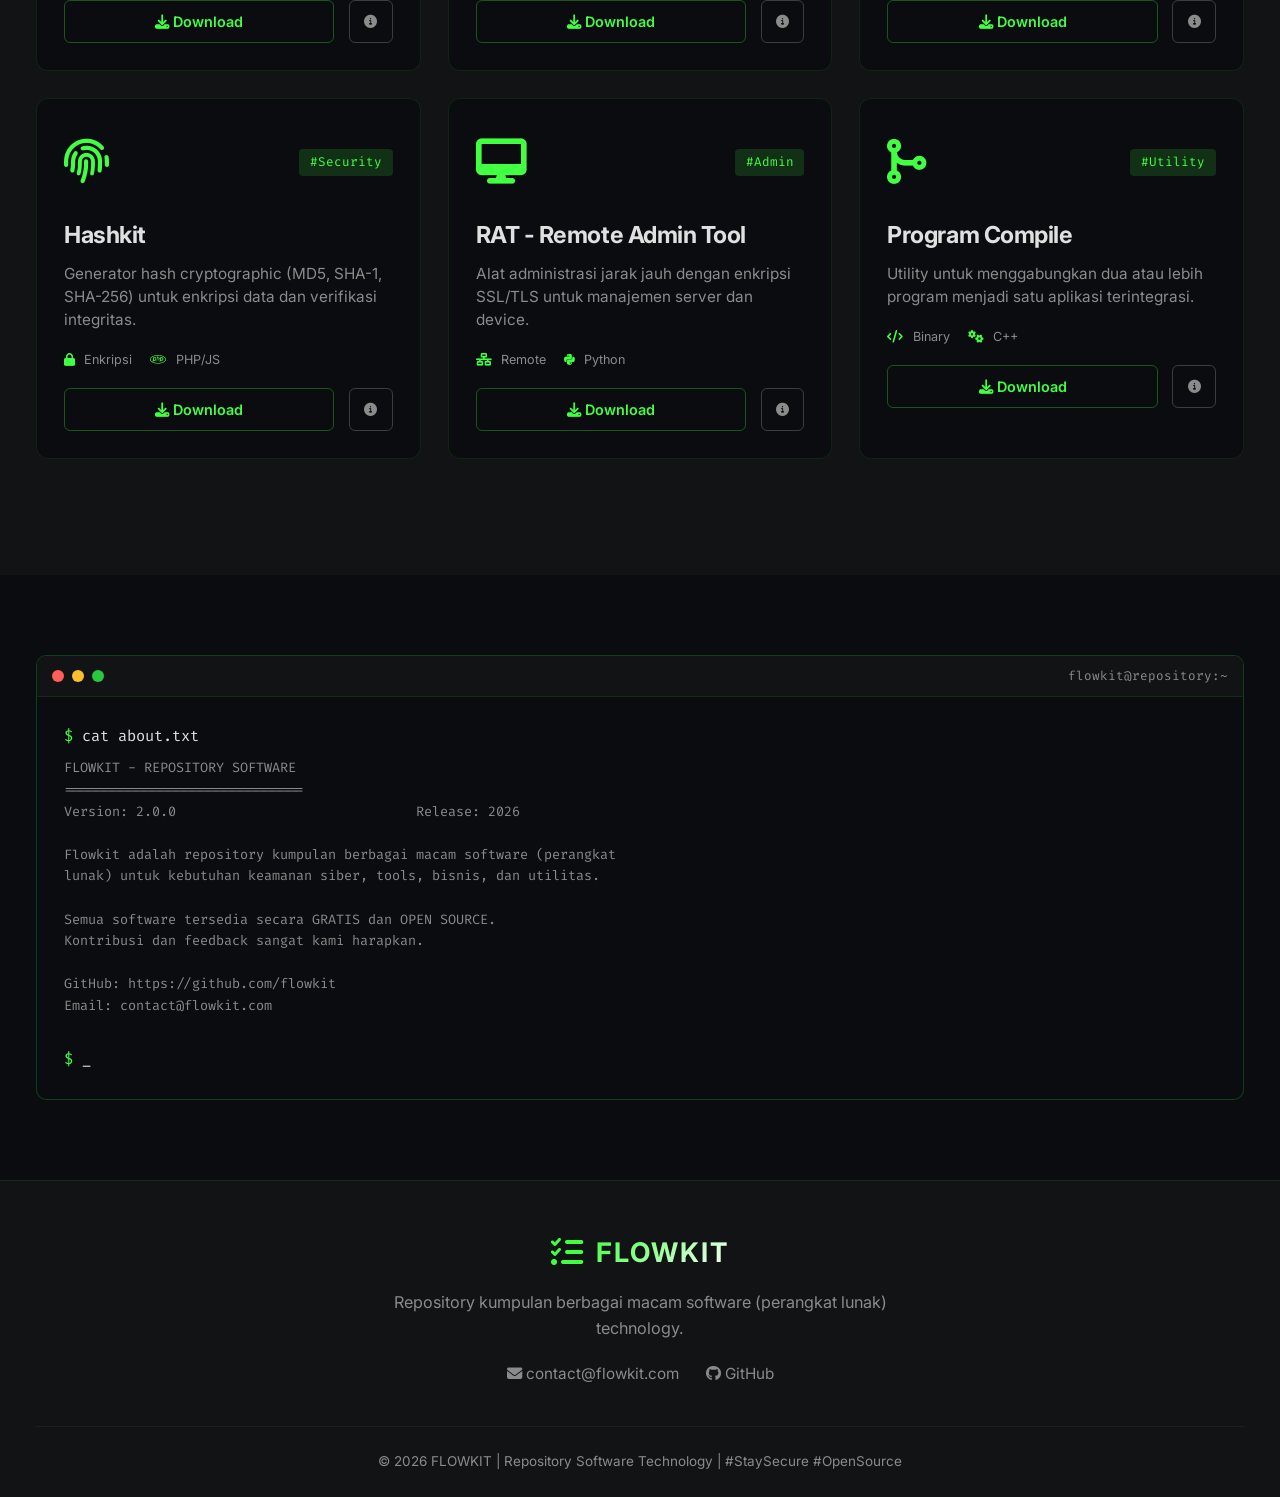
==== commit b225eefd: "Update" ====
--- a/index.html
+++ b/index.html
@@ -148,8 +148,8 @@
 ==============================
 Version: 2.0.0                              Release: 2026
 
-Flowkit adalah repository kumpulan berbagai macam software dan perangkat
-lunak untuk kebutuhan keamanan siber, pengembangan, bisnis, dan utilitas.
+Flowkit adalah repository kumpulan berbagai macam software (perangkat
+lunak) untuk kebutuhan keamanan siber, tools, bisnis, dan utilitas.
 
 Semua software tersedia secara GRATIS dan OPEN SOURCE.
 Kontribusi dan feedback sangat kami harapkan.
@@ -172,7 +172,7 @@
                         <i class="fas fa-tasks"></i>
                         <span>FLOWKIT</span>
                     </div>
-                    <p>Repository kumpulan berbagai macam teknologi software dan perangkat lunak.</p>
+                    <p>Repository kumpulan berbagai macam software (perangkat lunak) technology.</p>
                     <div class="footer-links">
                         <a href="mailto:contact@flowkit.com"><i class="fas fa-envelope"></i> contact@flowkit.com</a>
                         <a href="#"><i class="fab fa-github"></i> GitHub</a>
@@ -180,7 +180,7 @@
                 </div>
             </div>
             <div class="footer-bottom">
-                <p>&copy; 2026 FLOWKIT | Repository Teknologi Software | #StaySecure #OpenSource</p>
+                <p>&copy; 2026 FLOWKIT | Repository Software Technology | #StaySecure #OpenSource</p>
             </div>
         </div>
     </footer>
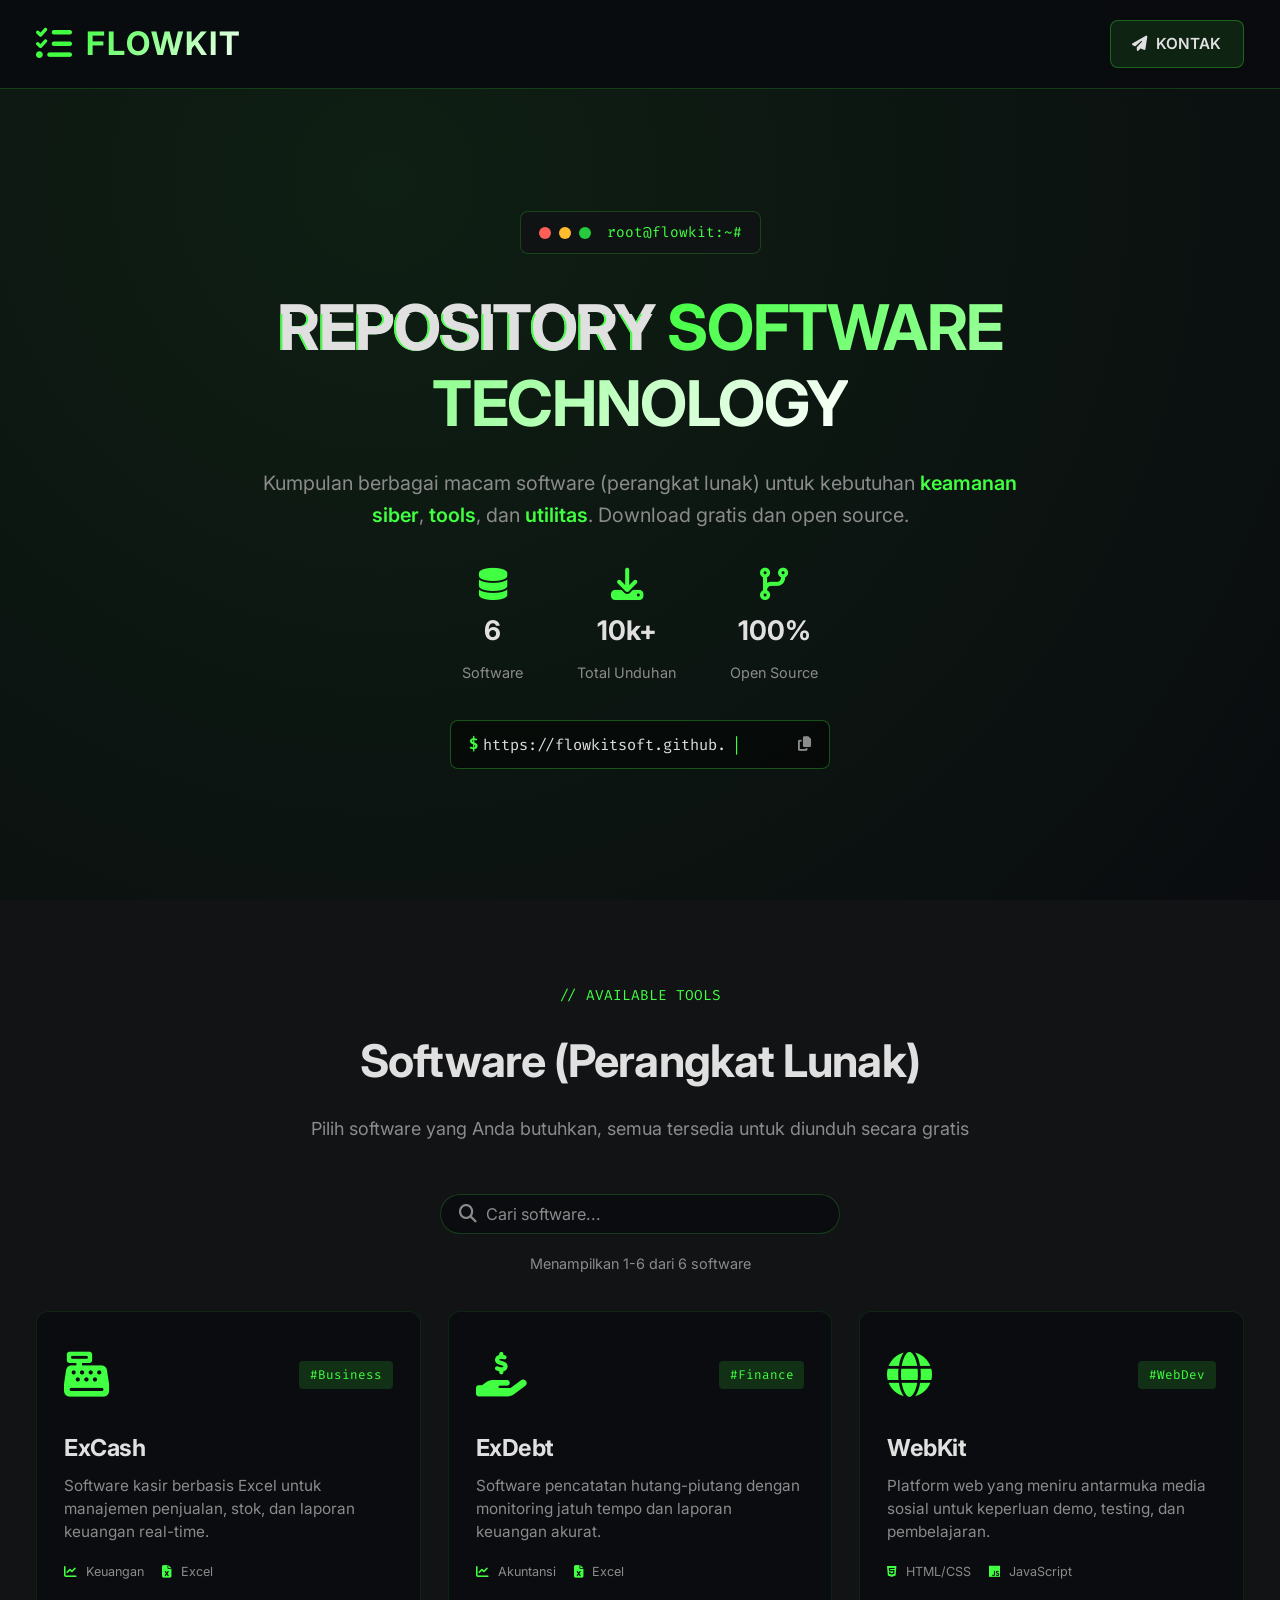
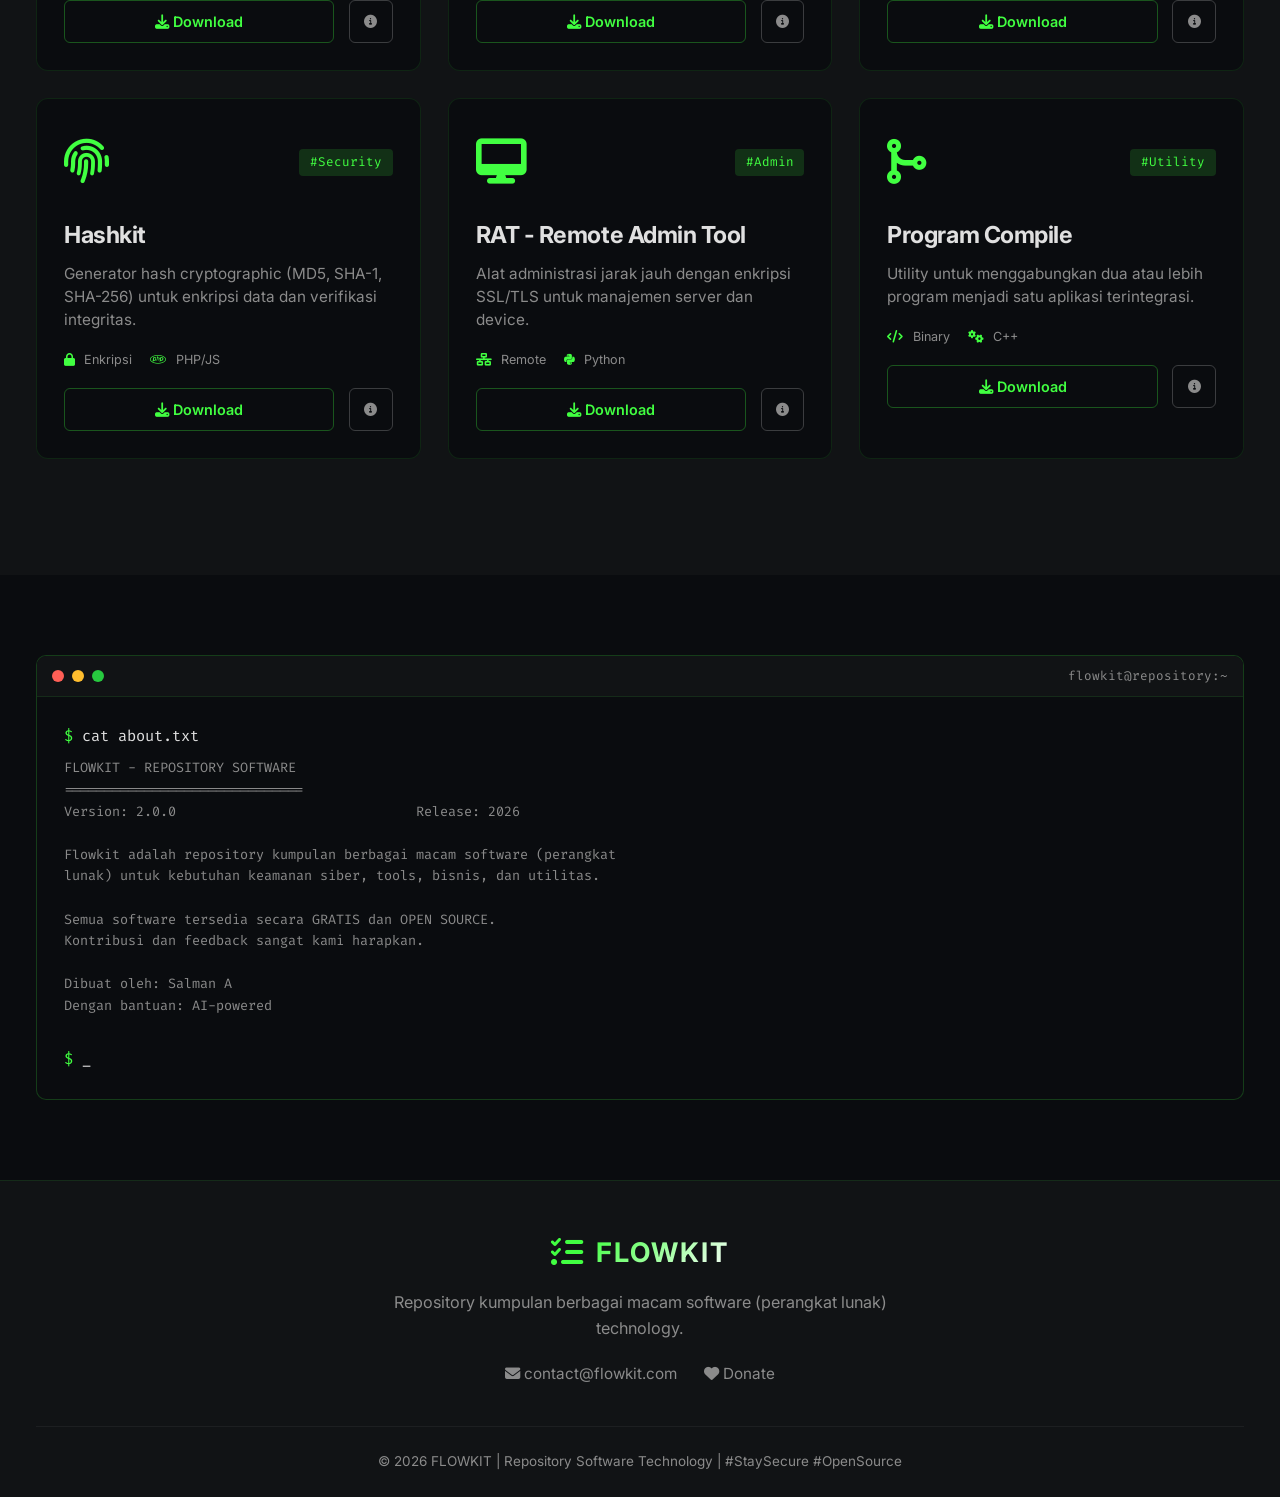
==== commit 367e1b99: "Update" ====
--- a/index.html
+++ b/index.html
@@ -154,8 +154,8 @@
 Semua software tersedia secara GRATIS dan OPEN SOURCE.
 Kontribusi dan feedback sangat kami harapkan.
 
-GitHub: https://github.com/flowkit
-Email: contact@flowkit.com
+Dibuat oleh: Salman A
+Dengan bantuan: AI-powered
                     </pre>
                     <p><span class="prompt">$</span> <span class="command blinking">_</span></p>
                 </div>
@@ -163,7 +163,7 @@
         </div>
     </section>
 
-    <!-- FOOTER -->
+    <!-- FOOTER - GitHub diganti dengan Donate -->
     <footer class="footer">
         <div class="container">
             <div class="footer-content">
@@ -175,7 +175,7 @@
                     <p>Repository kumpulan berbagai macam software (perangkat lunak) technology.</p>
                     <div class="footer-links">
                         <a href="mailto:contact@flowkit.com"><i class="fas fa-envelope"></i> contact@flowkit.com</a>
-                        <a href="#"><i class="fab fa-github"></i> GitHub</a>
+                        <a href="#" class="donate-btn"><i class="fas fa-heart"></i> Donate</a>
                     </div>
                 </div>
             </div>
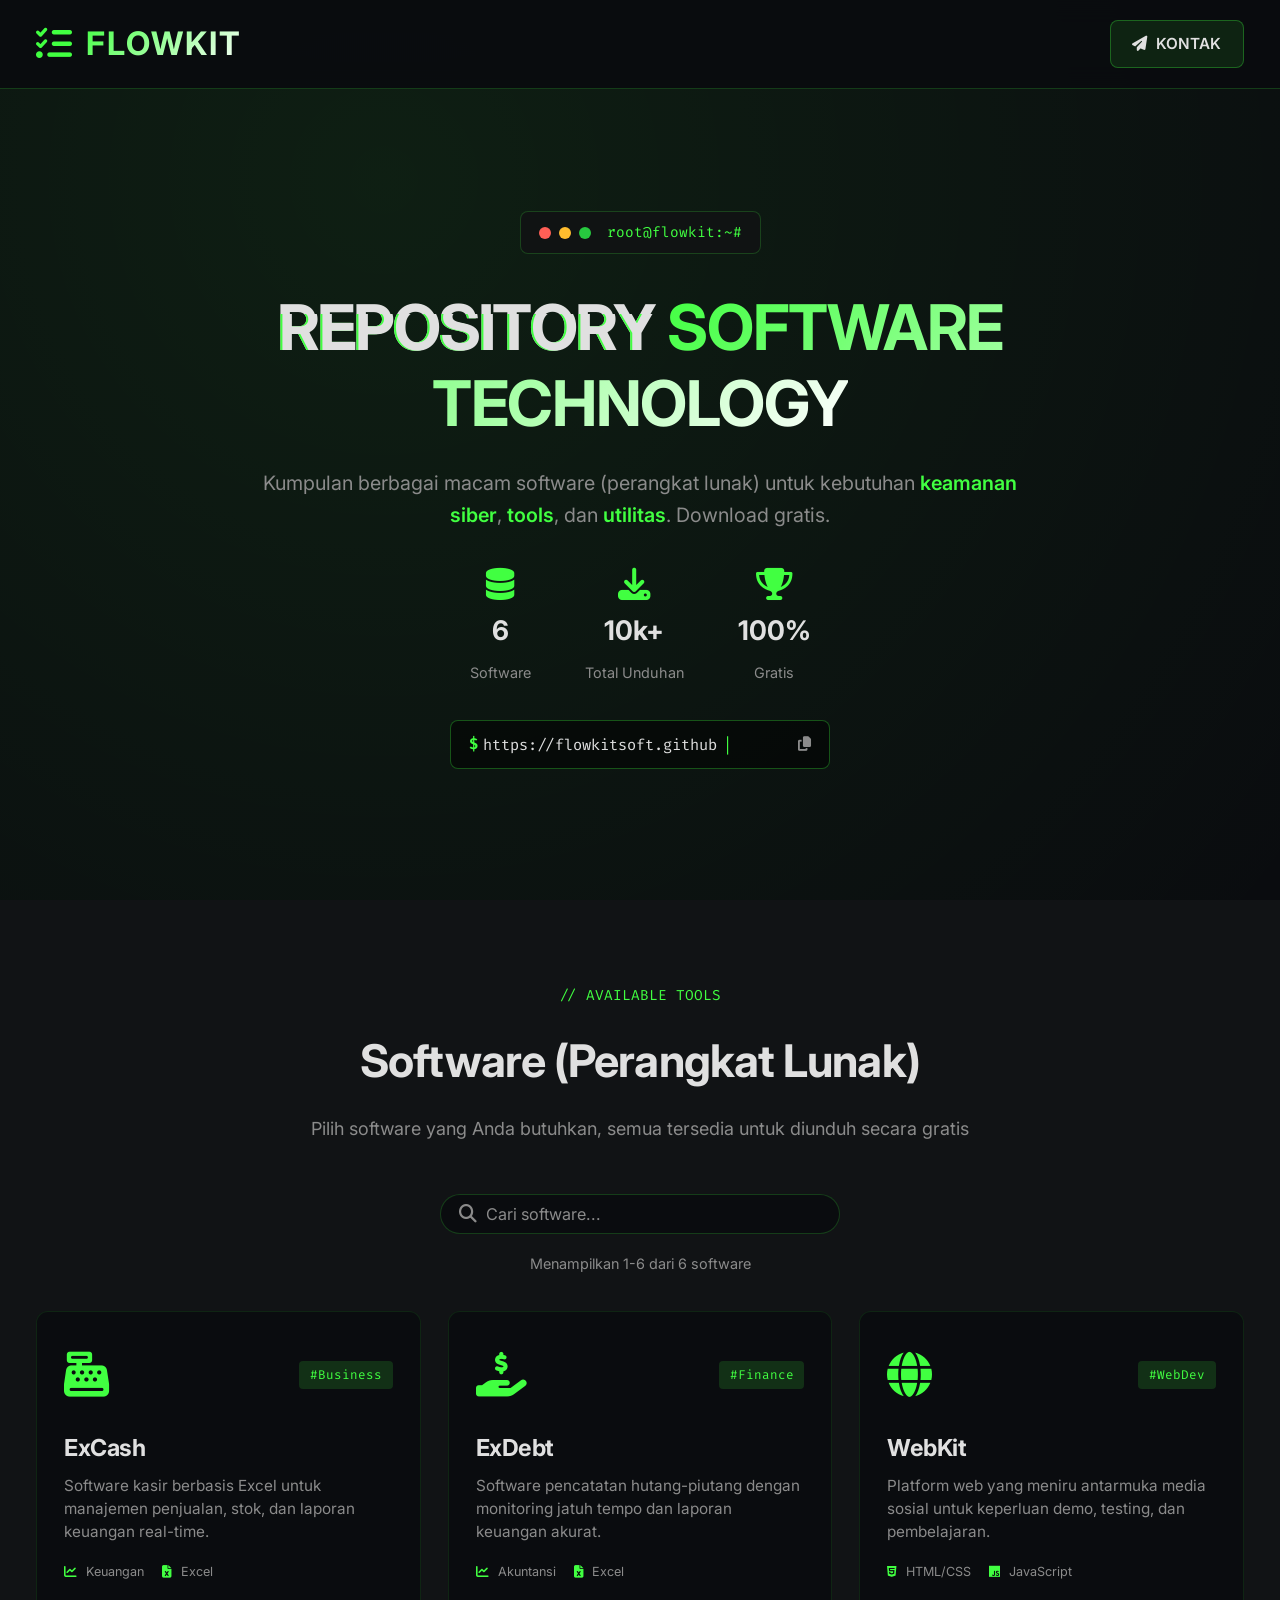
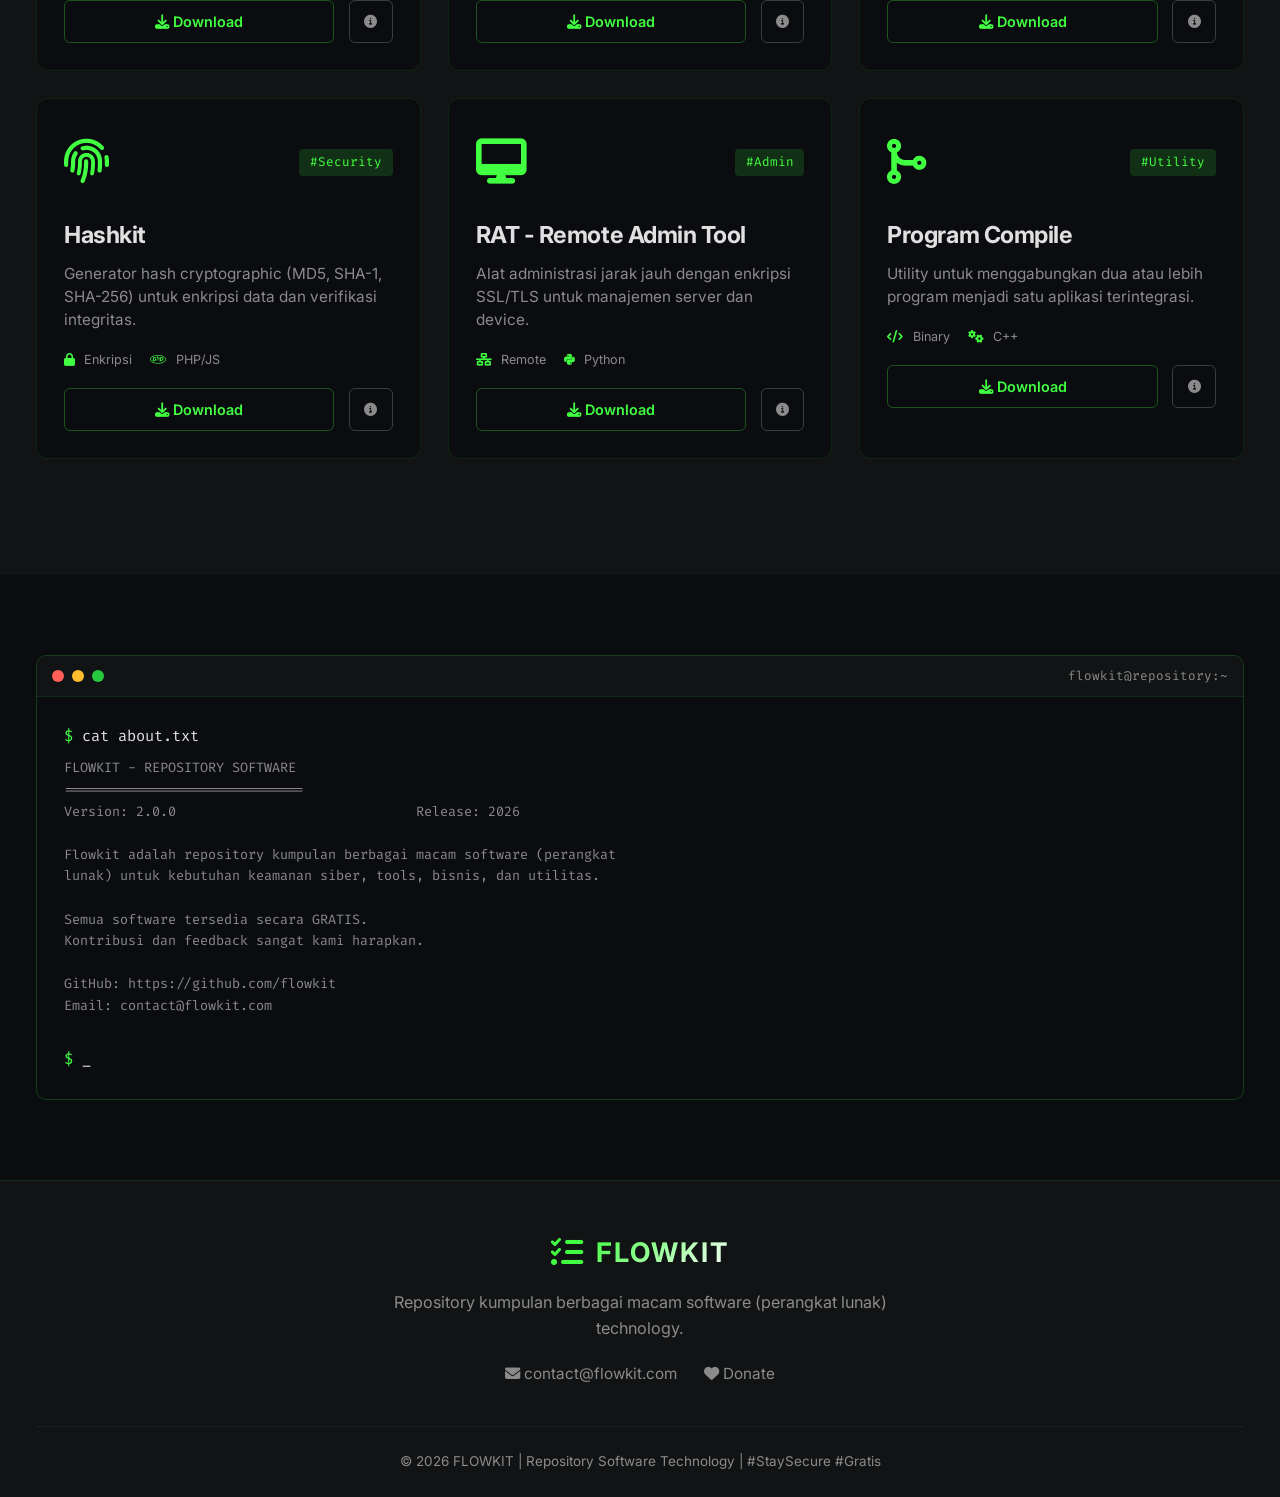
==== commit 0090713f: "Update" ====
--- a/index.html
+++ b/index.html
@@ -52,7 +52,7 @@
                     <span class="glitch" data-text="REPOSITORY">REPOSITORY</span>
                     <span class="hero-accent">SOFTWARE TECHNOLOGY</span>
                 </h1>
-                <p class="hero-desc">Kumpulan berbagai macam software (perangkat lunak) untuk kebutuhan <span class="highlight">keamanan siber</span>, <span class="highlight">tools</span>, dan <span class="highlight">utilitas</span>. Download gratis dan open source.</p>
+                <p class="hero-desc">Kumpulan berbagai macam software (perangkat lunak) untuk kebutuhan <span class="highlight">keamanan siber</span>, <span class="highlight">tools</span>, dan <span class="highlight">utilitas</span>. Download gratis.</p>
                 <div class="hero-stats">
                     <div class="stat-item">
                         <i class="fas fa-database"></i>
@@ -65,9 +65,9 @@
                         <span>Total Unduhan</span>
                     </div>
                     <div class="stat-item">
-                        <i class="fas fa-code-branch"></i>
+                        <i class="fas fa-trophy"></i>
                         <span>100%</span>
-                        <span>Open Source</span>
+                        <span>Gratis</span>
                     </div>
                 </div>
 
@@ -151,11 +151,11 @@
 Flowkit adalah repository kumpulan berbagai macam software (perangkat
 lunak) untuk kebutuhan keamanan siber, tools, bisnis, dan utilitas.
 
-Semua software tersedia secara GRATIS dan OPEN SOURCE.
+Semua software tersedia secara GRATIS.
 Kontribusi dan feedback sangat kami harapkan.
 
-Dibuat oleh: Salman A
-Dengan bantuan: AI-powered
+GitHub: https://github.com/flowkit
+Email: contact@flowkit.com
                     </pre>
                     <p><span class="prompt">$</span> <span class="command blinking">_</span></p>
                 </div>
@@ -163,7 +163,7 @@
         </div>
     </section>
 
-    <!-- FOOTER - GitHub diganti dengan Donate -->
+    <!-- FOOTER -->
     <footer class="footer">
         <div class="container">
             <div class="footer-content">
@@ -180,7 +180,7 @@
                 </div>
             </div>
             <div class="footer-bottom">
-                <p>&copy; 2026 FLOWKIT | Repository Software Technology | #StaySecure #OpenSource</p>
+                <p>&copy; 2026 FLOWKIT | Repository Software Technology | #StaySecure #Gratis</p>
             </div>
         </div>
     </footer>
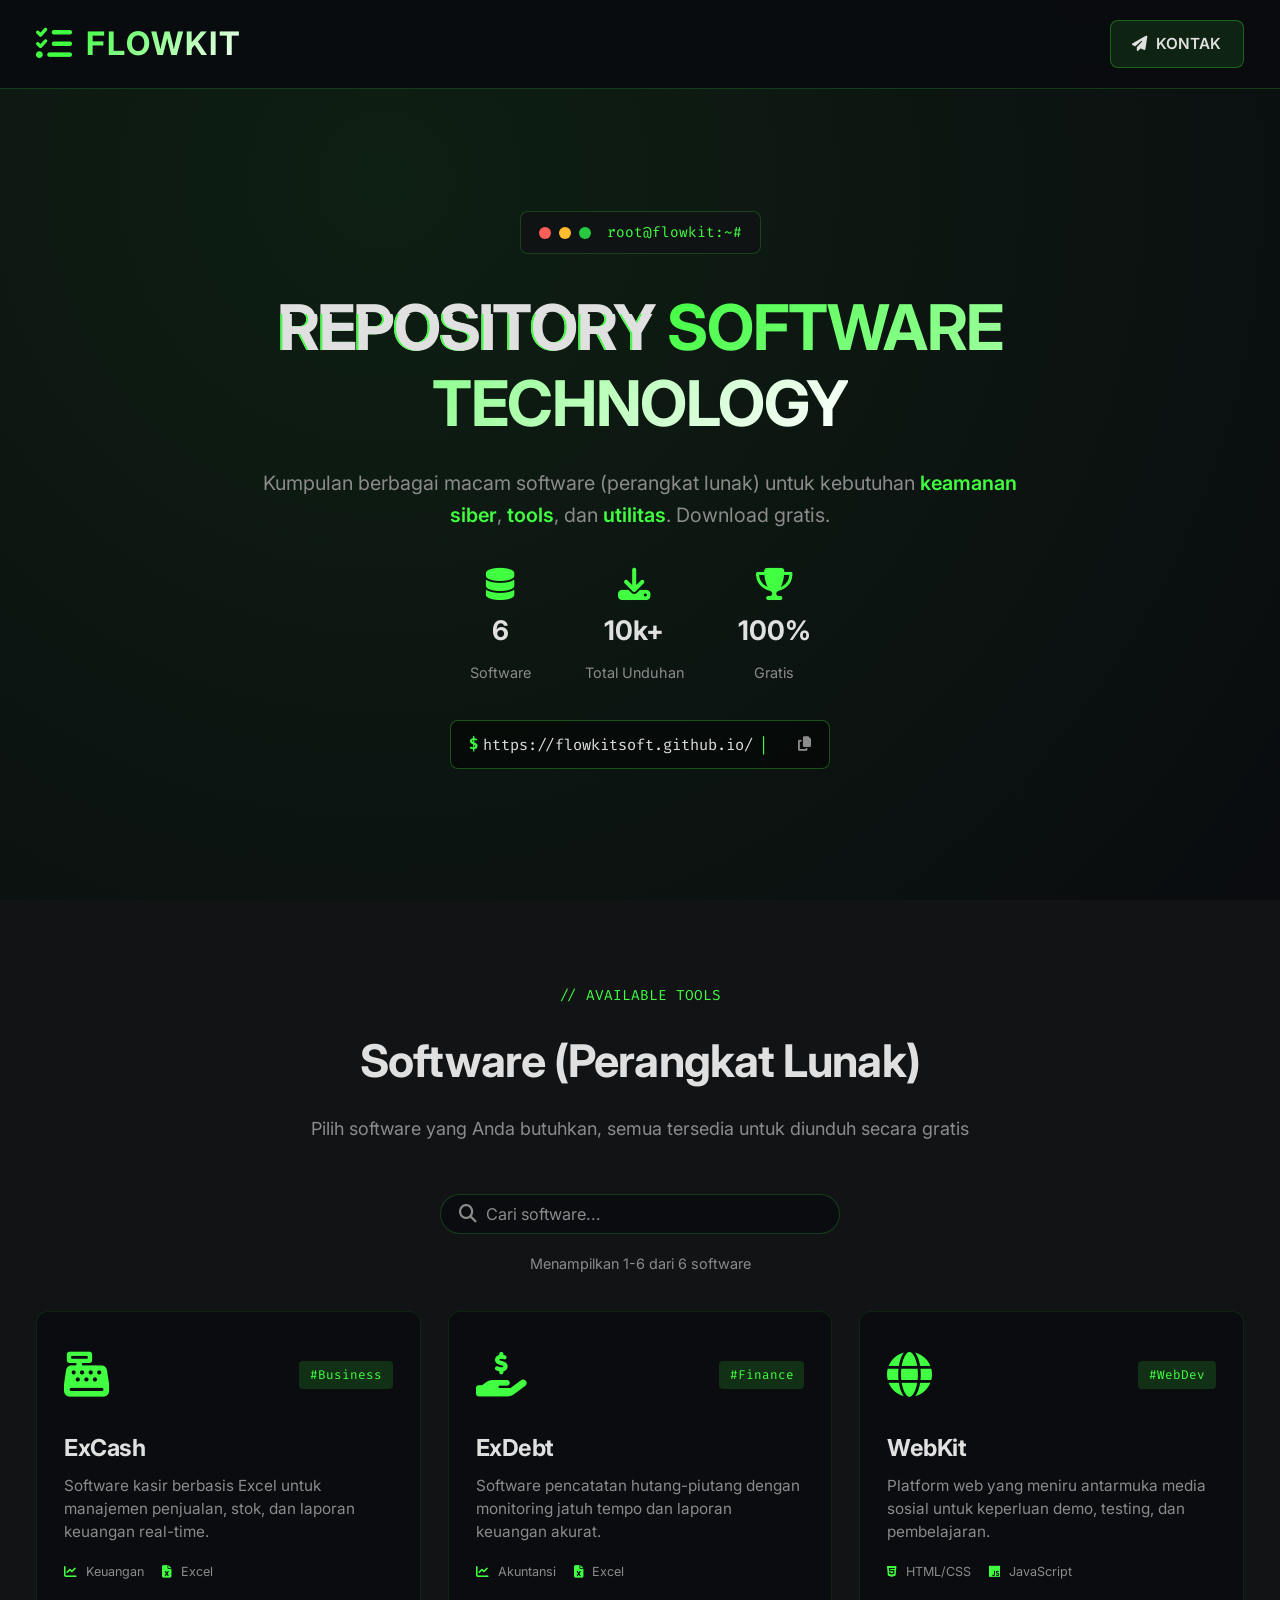
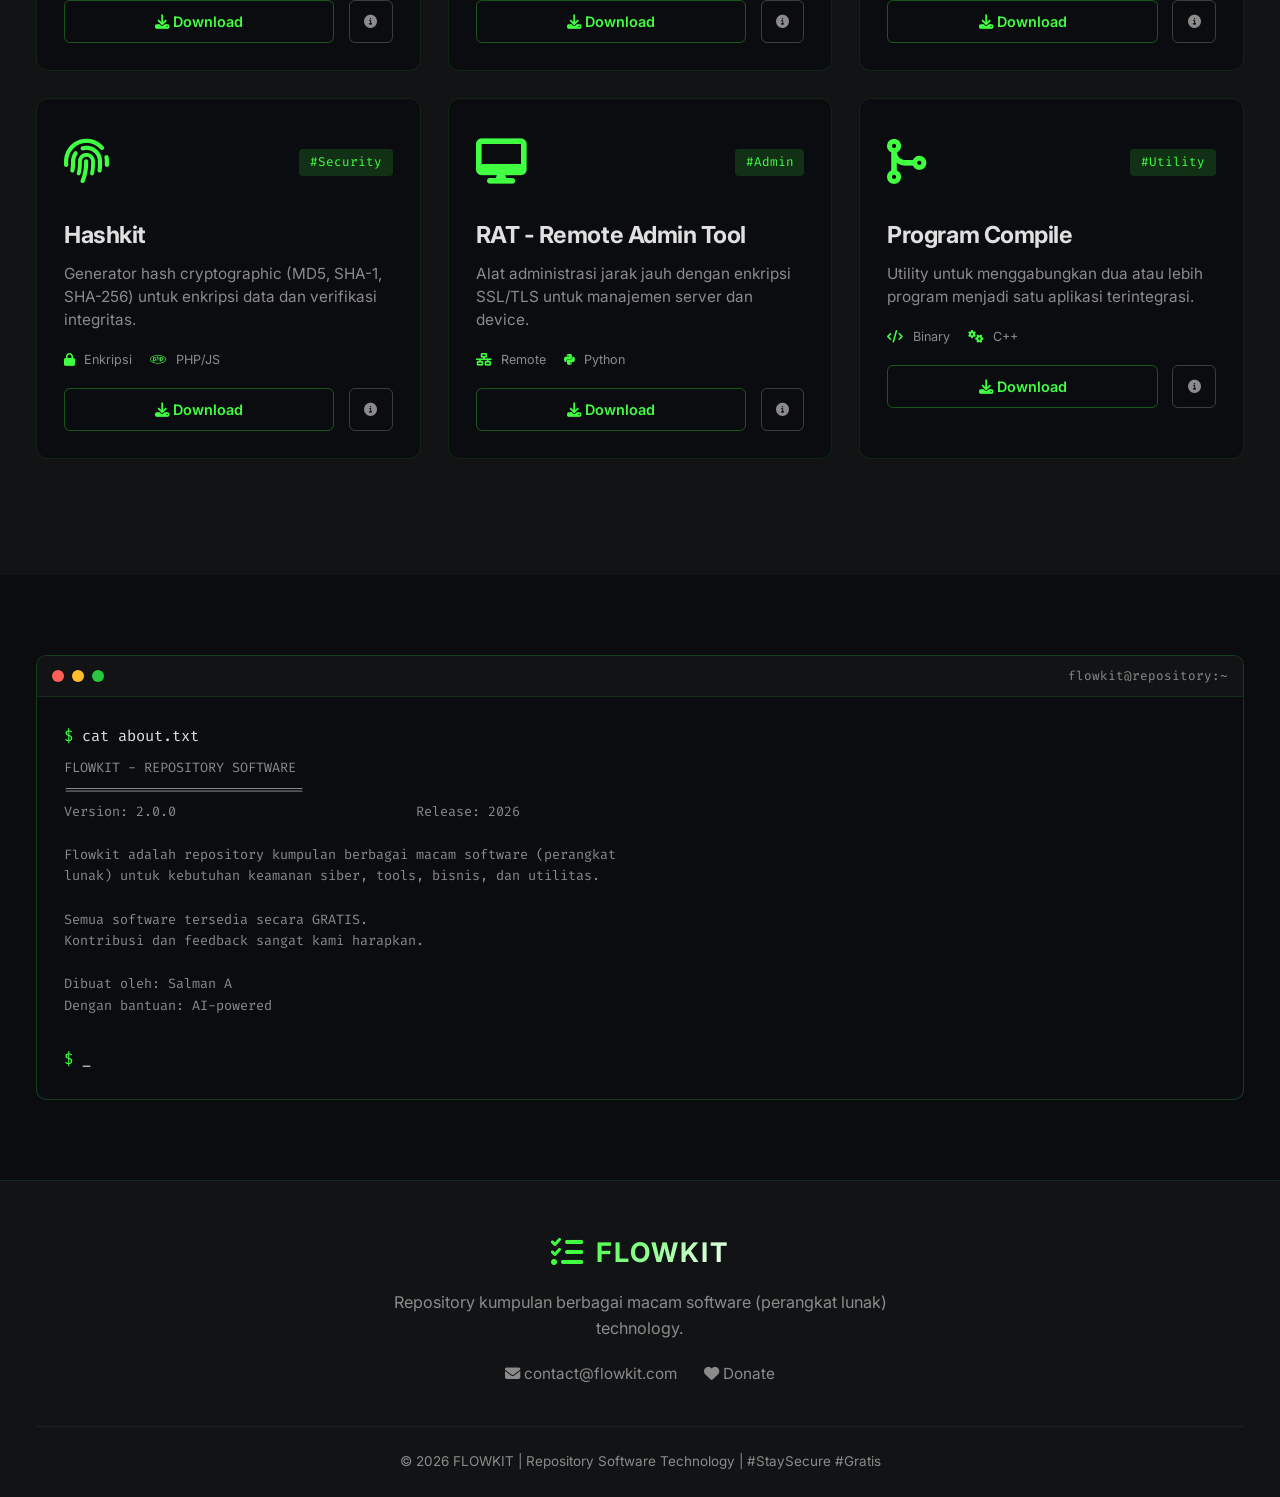
==== commit 0796b4ec: "Update" ====
--- a/index.html
+++ b/index.html
@@ -154,8 +154,8 @@
 Semua software tersedia secara GRATIS.
 Kontribusi dan feedback sangat kami harapkan.
 
-GitHub: https://github.com/flowkit
-Email: contact@flowkit.com
+Dibuat oleh: Salman A
+Dengan bantuan: AI-powered
                     </pre>
                     <p><span class="prompt">$</span> <span class="command blinking">_</span></p>
                 </div>
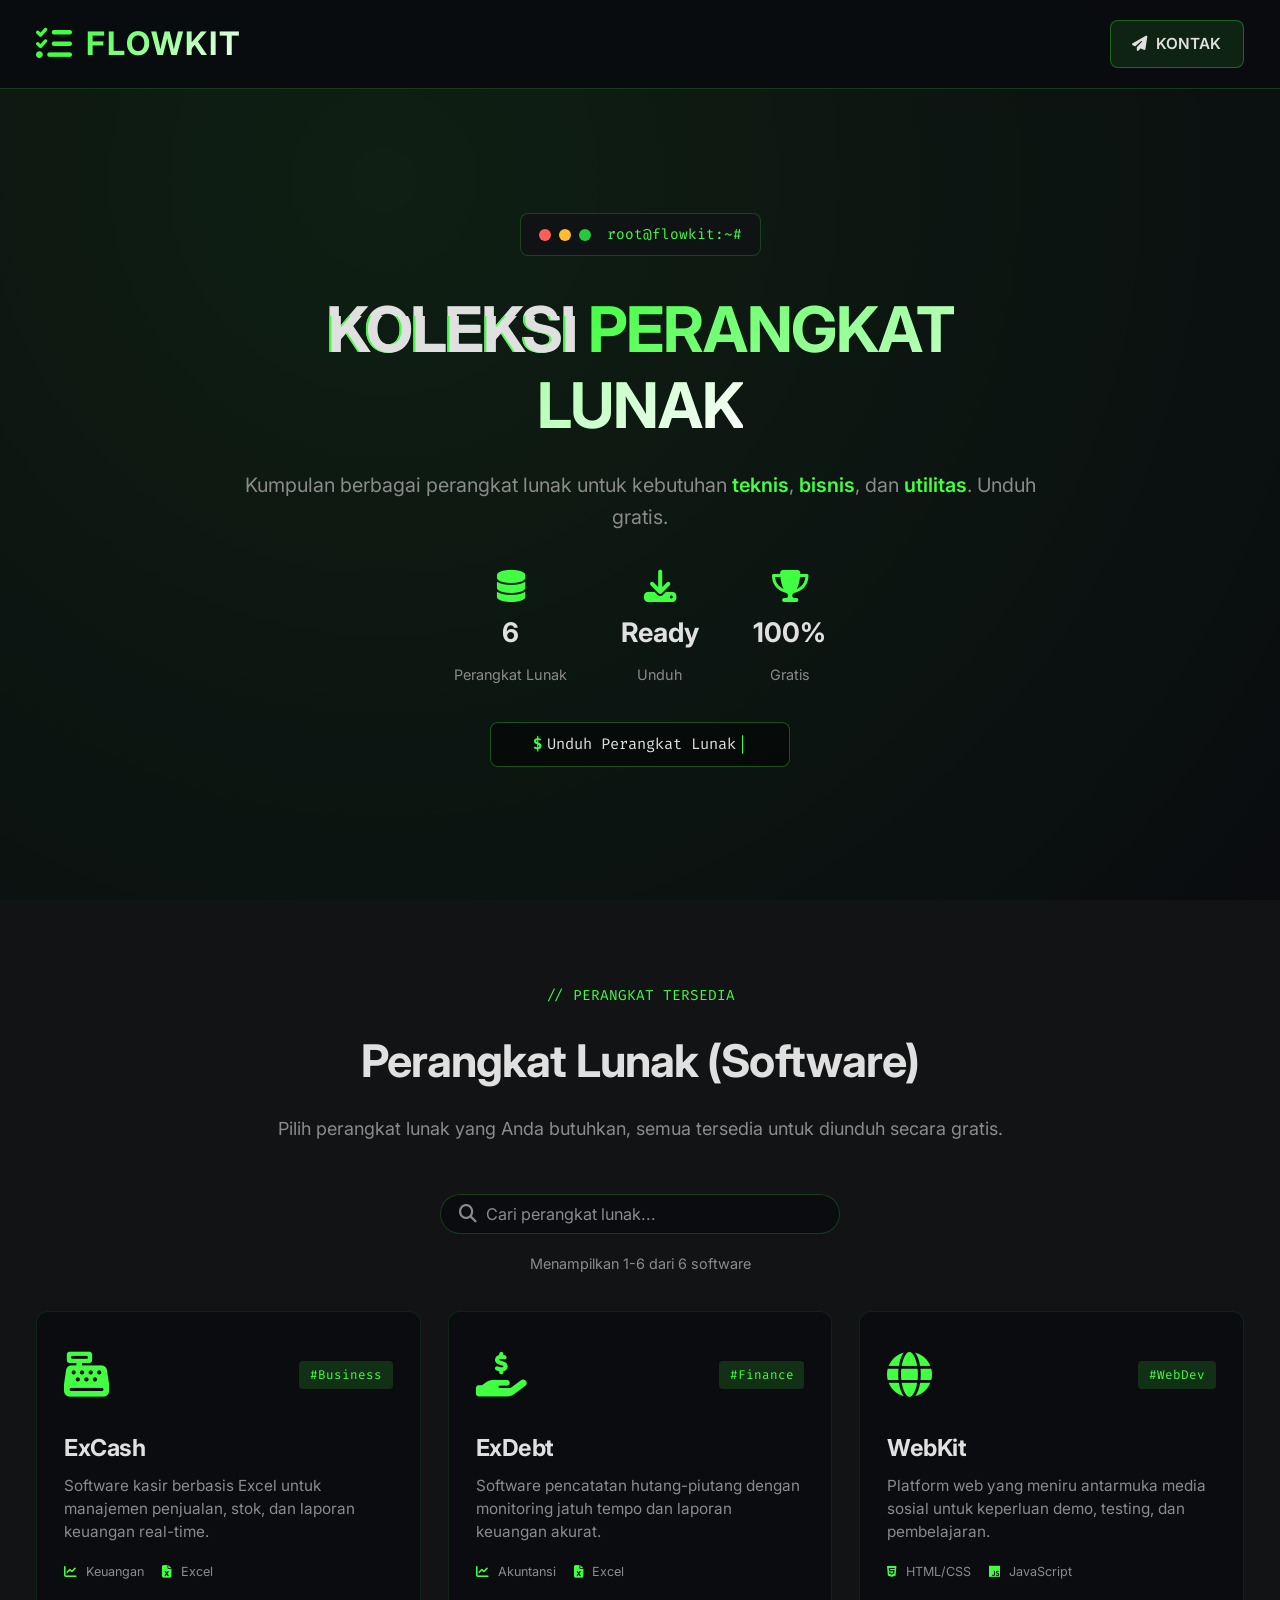
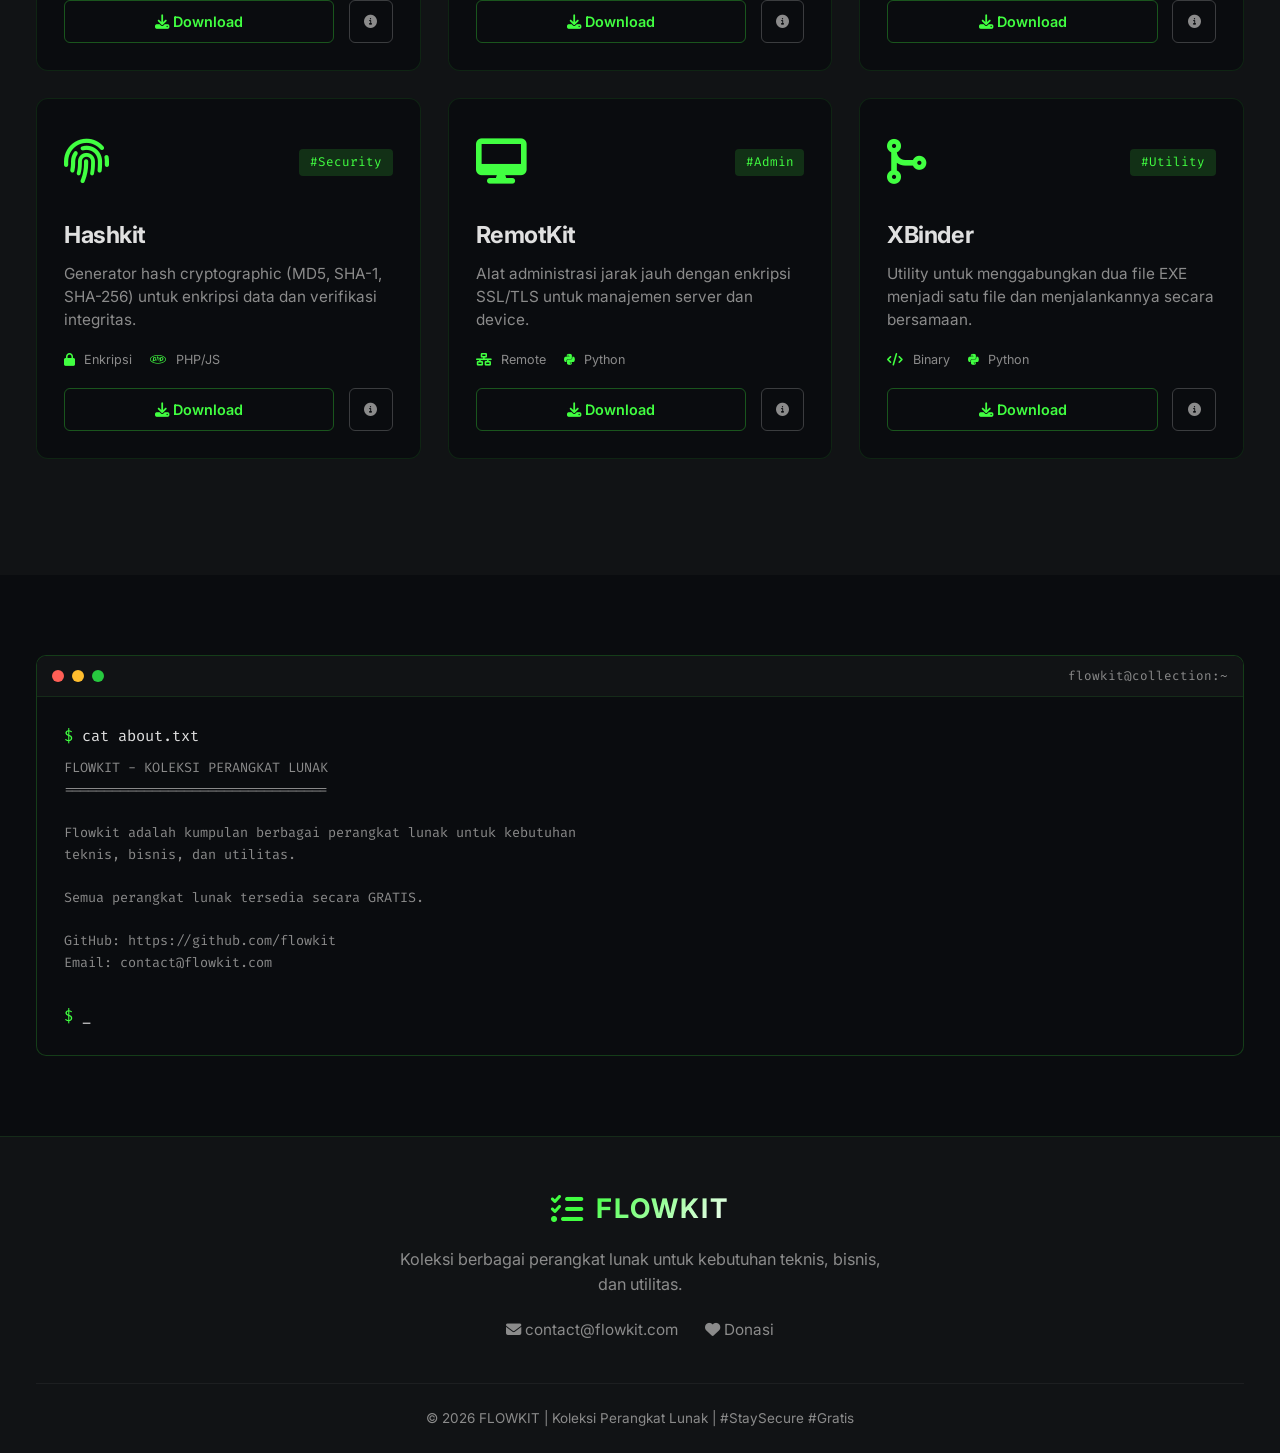
==== commit 30d436a0: "Update" ====
--- a/index.html
+++ b/index.html
@@ -3,8 +3,8 @@
 <head>
     <meta charset="UTF-8">
     <meta name="viewport" content="width=device-width, initial-scale=1.0, user-scalable=yes">
-    <meta name="description" content="Flowkit - Repository unduh berbagai macam teknologi software dan perangkat lunak untuk keamanan, pengembangan, dan utilitas">
-    <title>Flowkit - Repository Software</title>
+    <meta name="description" content="Flowkit - Koleksi berbagai perangkat lunak untuk kebutuhan teknis, bisnis, dan utilitas">
+    <title>Flowkit - Koleksi Perangkat Lunak</title>
     
     <!-- Favicon -->
     <link rel="icon" type="image/png" href="data:image/svg+xml,%3Csvg xmlns='http://www.w3.org/2000/svg' viewBox='0 0 24 24' fill='%2341ff41'%3E%3Cpath d='M2.47,5.47H21.53V4H2.47M2.47,9.53H21.53V8.06H2.47M2.47,13.56H21.53V12.09H2.47M2.47,17.59H21.53V16.13H2.47'/%3E%3C/svg%3E">
@@ -49,20 +49,20 @@
                     <span class="terminal-text">root@flowkit:~#</span>
                 </div>
                 <h1 class="hero-title">
-                    <span class="glitch" data-text="REPOSITORY">REPOSITORY</span>
-                    <span class="hero-accent">SOFTWARE TECHNOLOGY</span>
+                    <span class="glitch" data-text="KOLEKSI">KOLEKSI</span>
+                    <span class="hero-accent">PERANGKAT LUNAK</span>
                 </h1>
-                <p class="hero-desc">Kumpulan berbagai macam software (perangkat lunak) untuk kebutuhan <span class="highlight">keamanan siber</span>, <span class="highlight">tools</span>, dan <span class="highlight">utilitas</span>. Download gratis.</p>
+                <p class="hero-desc">Kumpulan berbagai perangkat lunak untuk kebutuhan <span class="highlight">teknis</span>, <span class="highlight">bisnis</span>, dan <span class="highlight">utilitas</span>. Unduh gratis.</p>
                 <div class="hero-stats">
                     <div class="stat-item">
                         <i class="fas fa-database"></i>
                         <span id="totalSoftwareCount">0</span>
-                        <span>Software</span>
+                        <span>Perangkat Lunak</span>
                     </div>
                     <div class="stat-item">
                         <i class="fas fa-download"></i>
-                        <span>10k+</span>
-                        <span>Total Unduhan</span>
+                        <span>Ready</span>
+                        <span>Unduh</span>
                     </div>
                     <div class="stat-item">
                         <i class="fas fa-trophy"></i>
@@ -71,16 +71,13 @@
                     </div>
                 </div>
 
-                <!-- HERO COMMAND - LEBAR TETAP -->
+                <!-- HERO COMMAND - Typing Carousel -->
                 <div class="hero-command">
                     <span class="prompt">$</span>
                     <div class="typing-wrapper">
                         <span class="typing-text" id="typingText"></span>
                         <span class="cursor">|</span>
                     </div>
-                    <button class="copy-btn" onclick="copyToClipboard('https://flowkitsoft.github.io/')">
-                        <i class="fas fa-copy"></i>
-                    </button>
                 </div>
             </div>
         </div>
@@ -90,20 +87,20 @@
     <section class="software">
         <div class="container">
             <div class="section-header" data-aos="fade-up">
-                <span class="section-tag">// AVAILABLE TOOLS</span>
-                <h2>Software (Perangkat Lunak)</h2>
-                <p>Pilih software yang Anda butuhkan, semua tersedia untuk diunduh secara gratis</p>
+                <span class="section-tag">// PERANGKAT TERSEDIA</span>
+                <h2>Perangkat Lunak (Software)</h2>
+                <p>Pilih perangkat lunak yang Anda butuhkan, semua tersedia untuk diunduh secara gratis.</p>
             </div>
             
             <!-- SEARCH BAR -->
             <div class="search-container">
                 <div class="search-box">
                     <i class="fas fa-search"></i>
-                    <input type="text" id="searchInput" placeholder="Cari software..." onkeyup="searchSoftware()">
+                    <input type="text" id="searchInput" placeholder="Cari perangkat lunak..." onkeyup="searchSoftware()">
                     <button class="search-clear" id="clearSearch" onclick="clearSearch()" style="display: none;">✕</button>
                 </div>
                 <div class="search-info">
-                    <span id="resultInfo">Menampilkan semua software</span>
+                    <span id="resultInfo">Menampilkan semua perangkat lunak</span>
                 </div>
             </div>
             
@@ -125,7 +122,7 @@
             <div class="modal-body">
                 <p id="modalDesc"></p>
                 <div class="modal-download">
-                    <a href="#" id="modalDownload" class="btn-download-modal"><i class="fas fa-download"></i> Download Sekarang</a>
+                    <a href="#" id="modalDownload" class="btn-download-modal"><i class="fas fa-download"></i> Unduh Sekarang</a>
                 </div>
             </div>
         </div>
@@ -139,23 +136,21 @@
                     <span class="terminal-dot red"></span>
                     <span class="terminal-dot yellow"></span>
                     <span class="terminal-dot green"></span>
-                    <span class="terminal-title">flowkit@repository:~</span>
+                    <span class="terminal-title">flowkit@collection:~</span>
                 </div>
                 <div class="terminal-body">
                     <p><span class="prompt">$</span> <span class="command">cat about.txt</span></p>
                     <pre class="terminal-simple">
-FLOWKIT - REPOSITORY SOFTWARE
-==============================
-Version: 2.0.0                              Release: 2026
+FLOWKIT - KOLEKSI PERANGKAT LUNAK
+=================================
 
-Flowkit adalah repository kumpulan berbagai macam software (perangkat
-lunak) untuk kebutuhan keamanan siber, tools, bisnis, dan utilitas.
+Flowkit adalah kumpulan berbagai perangkat lunak untuk kebutuhan
+teknis, bisnis, dan utilitas.
 
-Semua software tersedia secara GRATIS.
-Kontribusi dan feedback sangat kami harapkan.
+Semua perangkat lunak tersedia secara GRATIS.
 
-Dibuat oleh: Salman A
-Dengan bantuan: AI-powered
+GitHub: https://github.com/flowkit
+Email: contact@flowkit.com
                     </pre>
                     <p><span class="prompt">$</span> <span class="command blinking">_</span></p>
                 </div>
@@ -172,15 +167,15 @@
                         <i class="fas fa-tasks"></i>
                         <span>FLOWKIT</span>
                     </div>
-                    <p>Repository kumpulan berbagai macam software (perangkat lunak) technology.</p>
+                    <p>Koleksi berbagai perangkat lunak untuk kebutuhan teknis, bisnis, dan utilitas.</p>
                     <div class="footer-links">
                         <a href="mailto:contact@flowkit.com"><i class="fas fa-envelope"></i> contact@flowkit.com</a>
-                        <a href="#" class="donate-btn"><i class="fas fa-heart"></i> Donate</a>
+                        <a href="#" class="donate-btn"><i class="fas fa-heart"></i> Donasi</a>
                     </div>
                 </div>
             </div>
             <div class="footer-bottom">
-                <p>&copy; 2026 FLOWKIT | Repository Software Technology | #StaySecure #Gratis</p>
+                <p>&copy; 2026 FLOWKIT | Koleksi Perangkat Lunak | #StaySecure #Gratis</p>
             </div>
         </div>
     </footer>
--- a/css/style.css
+++ b/css/style.css
@@ -264,20 +264,19 @@
     color: var(--gray);
 }
 
-/* ========== HERO COMMAND - LEBAR TETAP ========== */
+/* ========== HERO COMMAND - DESKTOP ========== */
 .hero-command {
     display: inline-flex;
     align-items: center;
-    justify-content: flex-start;
+    justify-content: center;
     gap: 0.3rem;
     background: rgba(0, 0, 0, 0.5);
     padding: 0.5rem 1rem;
     border-radius: 8px;
     border: 1px solid rgba(65, 255, 65, 0.3);
-    width: 380px;
-    max-width: 100%;
-    flex-wrap: nowrap;
-    overflow: hidden;
+    width: auto;
+    min-width: 300px;
+    margin: 0 auto;
 }
 
 .hero-command .prompt {
@@ -285,23 +284,18 @@
     font-family: 'Fira Code', monospace;
     font-size: 0.85rem;
     font-weight: bold;
-    flex-shrink: 0;
 }
 
 .typing-wrapper {
-    flex: 1;
-    min-width: 0;
-    overflow: hidden;
-    text-align: left;
-    white-space: nowrap;
+    display: inline-flex;
+    align-items: center;
+    gap: 0;
 }
 
 .typing-text {
     color: #e0e0e0;
     font-family: 'Fira Code', monospace;
     font-size: 0.85rem;
-    display: inline;
-    white-space: nowrap;
 }
 
 .cursor {
@@ -309,29 +303,7 @@
     font-family: 'Fira Code', monospace;
     font-size: 0.85rem;
     animation: blinkCursor 1s step-end infinite;
-    display: inline;
-    margin-left: 1px;
-}
-
-.copy-btn {
-    background: transparent;
-    border: none;
-    color: var(--gray);
-    cursor: pointer;
-    transition: color 0.3s;
-    font-size: 0.8rem;
-    padding: 0;
-    flex-shrink: 0;
-    display: inline-flex;
-    align-items: center;
-}
-
-.copy-btn i {
-    font-size: 0.8rem;
-}
-
-.copy-btn:hover {
-    color: var(--primary);
+    margin-left: 2px;
 }
 
 @keyframes blinkCursor {
@@ -951,4 +923,18 @@
         padding: 0.2rem 0.4rem;
         font-size: 0.65rem;
     }
+}
+
+/* ========== RESPONSIVE MOBILE ========== */
+@media (max-width: 768px) {
+    .hero-command {
+        width: auto;           /* ← SAMA dengan desktop */
+        min-width: 280px;      /* ← SAMA dengan desktop */
+        padding: 0.4rem 0.8rem;
+        margin: 0 auto;
+    }
+    
+    .prompt, .typing-text, .cursor {
+        font-size: 0.8rem;     /* ← sedikit lebih kecil, tapi proporsional */
+    }
 }
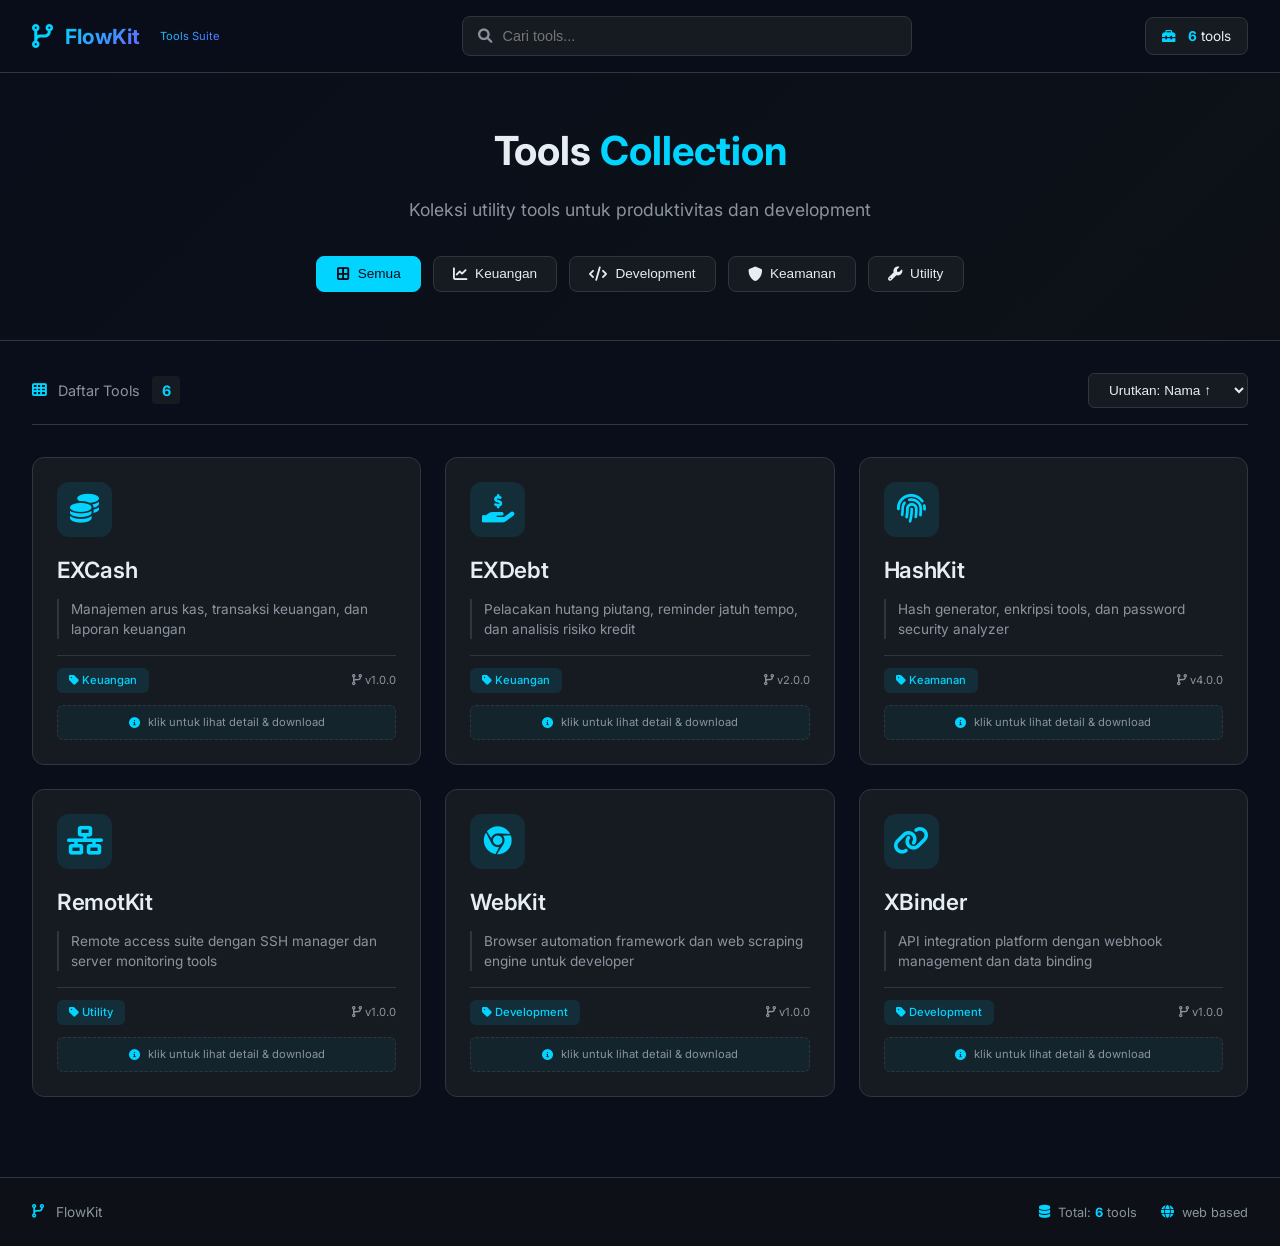
==== commit c4e31898: "Update" ====
--- a/index.html
+++ b/index.html
@@ -2,193 +2,111 @@
 <html lang="id">
 <head>
     <meta charset="UTF-8">
-    <meta name="viewport" content="width=device-width, initial-scale=1.0, user-scalable=yes">
-    <meta name="description" content="Flowkit - Koleksi berbagai perangkat lunak untuk kebutuhan teknis, bisnis, dan utilitas">
-    <title>Flowkit - Koleksi Perangkat Lunak</title>
-    
-    <!-- Favicon -->
-    <link rel="icon" type="image/png" href="data:image/svg+xml,%3Csvg xmlns='http://www.w3.org/2000/svg' viewBox='0 0 24 24' fill='%2341ff41'%3E%3Cpath d='M2.47,5.47H21.53V4H2.47M2.47,9.53H21.53V8.06H2.47M2.47,13.56H21.53V12.09H2.47M2.47,17.59H21.53V16.13H2.47'/%3E%3C/svg%3E">
-    
-    <!-- Google Fonts -->
-    <link href="https://fonts.googleapis.com/css2?family=Inter:opsz,wght@14..32,300;14..32,400;14..32,500;14..32,600;14..32,700;14..32,800&family=Fira+Code:wght@400;500;600&display=swap" rel="stylesheet">
-    
-    <!-- CSS -->
+    <meta name="viewport" content="width=device-width, initial-scale=1.0">
+    <title>FlowKit - Tools Collection</title>
+    <link rel="icon" type="image/svg+xml" href="data:image/svg+xml,%3Csvg xmlns='http://www.w3.org/2000/svg' viewBox='0 0 100 100'%3E%3Crect width='100' height='100' rx='20' fill='%23161b22'/%3E%3Ctext x='50' y='72' font-size='55' text-anchor='middle' fill='%2300d4ff'%3E⎇%3C/text%3E%3C/svg%3E">
     <link rel="stylesheet" href="css/style.css">
-    
-    <!-- Font Awesome -->
-    <link rel="stylesheet" href="https://cdnjs.cloudflare.com/ajax/libs/font-awesome/6.7.2/css/all.min.css">
-    
-    <!-- AOS Animation -->
-    <link href="https://unpkg.com/aos@2.3.1/dist/aos.css" rel="stylesheet">
-    <script src="https://unpkg.com/aos@2.3.1/dist/aos.js"></script>
+    <link href="https://fonts.googleapis.com/css2?family=Inter:wght@300;400;500;600;700&display=swap" rel="stylesheet">
+    <link rel="stylesheet" href="https://cdnjs.cloudflare.com/ajax/libs/font-awesome/6.0.0-beta3/css/all.min.css">
 </head>
 <body>
-    <!-- NAVIGATION -->
+    <!-- Navbar -->
     <nav class="navbar">
-        <div class="container">
+        <div class="nav-container">
             <div class="logo">
-                <i class="fas fa-tasks"></i>
-                <span>FLOWKIT</span>
+                <i class="fas fa-code-branch"></i>
+                <span>FlowKit</span>
+                <span class="logo-badge">Tools Suite</span>
             </div>
-            <ul class="nav-links">
-                <li><a href="mailto:contact@flowkit.com" class="contact-btn">
-                    <i class="fas fa-paper-plane"></i> KONTAK
-                </a></li>
-            </ul>
+            <div class="nav-search">
+                <i class="fas fa-search"></i>
+                <input type="text" id="searchInput" placeholder="Cari tools...">
+            </div>
+            <div class="nav-stats">
+                <i class="fas fa-toolbox"></i>
+                <span id="toolsCount">0</span>
+                <span>tools</span>
+            </div>
         </div>
     </nav>
 
-    <!-- HERO SECTION -->
-    <section class="hero">
-        <div class="container">
-            <div class="hero-content" data-aos="fade-up" data-aos-duration="1000">
-                <div class="terminal-badge">
-                    <span class="terminal-dot red"></span>
-                    <span class="terminal-dot yellow"></span>
-                    <span class="terminal-dot green"></span>
-                    <span class="terminal-text">root@flowkit:~#</span>
-                </div>
-                <h1 class="hero-title">
-                    <span class="glitch" data-text="KOLEKSI">KOLEKSI</span>
-                    <span class="hero-accent">PERANGKAT LUNAK</span>
-                </h1>
-                <p class="hero-desc">Kumpulan berbagai perangkat lunak untuk kebutuhan <span class="highlight">teknis</span>, <span class="highlight">bisnis</span>, dan <span class="highlight">utilitas</span>. Unduh gratis.</p>
-                <div class="hero-stats">
-                    <div class="stat-item">
-                        <i class="fas fa-database"></i>
-                        <span id="totalSoftwareCount">0</span>
-                        <span>Perangkat Lunak</span>
-                    </div>
-                    <div class="stat-item">
-                        <i class="fas fa-download"></i>
-                        <span>Ready</span>
-                        <span>Unduh</span>
-                    </div>
-                    <div class="stat-item">
-                        <i class="fas fa-trophy"></i>
-                        <span>100%</span>
-                        <span>Gratis</span>
-                    </div>
-                </div>
-
-                <!-- HERO COMMAND - Typing Carousel -->
-                <div class="hero-command">
-                    <span class="prompt">$</span>
-                    <div class="typing-wrapper">
-                        <span class="typing-text" id="typingText"></span>
-                        <span class="cursor">|</span>
-                    </div>
-                </div>
+    <!-- Hero Section -->
+    <header class="hero">
+        <div class="hero-content">
+            <h1>Tools <span>Collection</span></h1>
+            <p>Koleksi utility tools untuk produktivitas dan development</p>
+            <div class="category-filters">
+                <button class="filter-btn active" data-category="all">
+                    <i class="fas fa-border-all"></i> Semua
+                </button>
+                <button class="filter-btn" data-category="financial">
+                    <i class="fas fa-chart-line"></i> Keuangan
+                </button>
+                <button class="filter-btn" data-category="development">
+                    <i class="fas fa-code"></i> Development
+                </button>
+                <button class="filter-btn" data-category="security">
+                    <i class="fas fa-shield-alt"></i> Keamanan
+                </button>
+                <button class="filter-btn" data-category="utility">
+                    <i class="fas fa-wrench"></i> Utility
+                </button>
             </div>
         </div>
-    </section>
+    </header>
 
-    <!-- SOFTWARE SECTION -->
-    <section class="software">
-        <div class="container">
-            <div class="section-header" data-aos="fade-up">
-                <span class="section-tag">// PERANGKAT TERSEDIA</span>
-                <h2>Perangkat Lunak (Software)</h2>
-                <p>Pilih perangkat lunak yang Anda butuhkan, semua tersedia untuk diunduh secara gratis.</p>
+    <!-- Main Content -->
+    <main class="container">
+        <div class="tools-header">
+            <div class="tools-header-left">
+                <i class="fas fa-th"></i>
+                <span>Daftar Tools</span>
+                <span class="tools-badge" id="resultCount">6</span>
             </div>
-            
-            <!-- SEARCH BAR -->
-            <div class="search-container">
-                <div class="search-box">
-                    <i class="fas fa-search"></i>
-                    <input type="text" id="searchInput" placeholder="Cari perangkat lunak..." onkeyup="searchSoftware()">
-                    <button class="search-clear" id="clearSearch" onclick="clearSearch()" style="display: none;">✕</button>
-                </div>
-                <div class="search-info">
-                    <span id="resultInfo">Menampilkan semua perangkat lunak</span>
-                </div>
-            </div>
-            
-            <!-- SOFTWARE GRID -->
-            <div class="software-grid" id="softwareGrid"></div>
-            
-            <!-- PAGINATION -->
-            <div class="pagination-container" id="paginationContainer"></div>
-        </div>
-    </section>
-
-    <!-- INFO MODAL -->
-    <div id="infoModal" class="modal">
-        <div class="modal-content">
-            <div class="modal-header">
-                <h3 id="modalTitle"></h3>
-                <span class="modal-close">&times;</span>
-            </div>
-            <div class="modal-body">
-                <p id="modalDesc"></p>
-                <div class="modal-download">
-                    <a href="#" id="modalDownload" class="btn-download-modal"><i class="fas fa-download"></i> Unduh Sekarang</a>
-                </div>
+            <div class="tools-header-right">
+                <select id="sortSelect" class="sort-select">
+                    <option value="name">Urutkan: Nama ↑</option>
+                    <option value="name-desc">Urutkan: Nama ↓</option>
+                    <option value="category">Urutkan: Kategori</option>
+                </select>
             </div>
         </div>
-    </div>
 
-    <!-- ABOUT / TERMINAL SECTION -->
-    <section class="about-terminal">
-        <div class="container">
-            <div class="terminal-window" data-aos="fade-up">
-                <div class="terminal-header">
-                    <span class="terminal-dot red"></span>
-                    <span class="terminal-dot yellow"></span>
-                    <span class="terminal-dot green"></span>
-                    <span class="terminal-title">flowkit@collection:~</span>
-                </div>
-                <div class="terminal-body">
-                    <p><span class="prompt">$</span> <span class="command">cat about.txt</span></p>
-                    <pre class="terminal-simple">
-FLOWKIT - KOLEKSI PERANGKAT LUNAK
-=================================
+        <div class="tools-grid" id="toolsGrid">
+            <!-- Tools akan diisi oleh JavaScript -->
+        </div>
 
-Flowkit adalah kumpulan berbagai perangkat lunak untuk kebutuhan
-teknis, bisnis, dan utilitas.
-
-Semua perangkat lunak tersedia secara GRATIS.
-
-GitHub: https://github.com/flowkit
-Email: contact@flowkit.com
-                    </pre>
-                    <p><span class="prompt">$</span> <span class="command blinking">_</span></p>
-                </div>
+        <!-- Empty State -->
+        <div class="empty-state" id="emptyState" style="display: none;">
+            <div class="empty-card">
+                <i class="fas fa-box-open"></i>
+                <h3>Tidak ada tools ditemukan</h3>
+                <p>Coba dengan kata kunci lain</p>
             </div>
         </div>
-    </section>
+    </main>
 
-    <!-- FOOTER -->
+    <!-- Footer -->
     <footer class="footer">
-        <div class="container">
-            <div class="footer-content">
-                <div class="footer-about">
-                    <div class="logo">
-                        <i class="fas fa-tasks"></i>
-                        <span>FLOWKIT</span>
-                    </div>
-                    <p>Koleksi berbagai perangkat lunak untuk kebutuhan teknis, bisnis, dan utilitas.</p>
-                    <div class="footer-links">
-                        <a href="mailto:contact@flowkit.com"><i class="fas fa-envelope"></i> contact@flowkit.com</a>
-                        <a href="#" class="donate-btn"><i class="fas fa-heart"></i> Donasi</a>
-                    </div>
+        <div class="footer-content">
+            <div class="footer-left">
+                <i class="fas fa-code-branch"></i>
+                <span>FlowKit</span>
+            </div>
+            <div class="footer-right">
+                <div class="footer-stat">
+                    <i class="fas fa-database"></i>
+                    <span>Total: <strong id="totalToolsFooter">6</strong> tools</span>
                 </div>
-            </div>
-            <div class="footer-bottom">
-                <p>&copy; 2026 FLOWKIT | Koleksi Perangkat Lunak | #StaySecure #Gratis</p>
+                <div class="footer-stat">
+                    <i class="fas fa-globe"></i>
+                    <span>web based</span>
+                </div>
             </div>
         </div>
     </footer>
 
-    <!-- JS -->
-    <script src="js/software-data.js"></script>
+    <script src="js/toolsData.js"></script>
     <script src="js/script.js"></script>
-    
-    <script>
-        AOS.init({
-            once: true,
-            duration: 800
-        });
-    </script>
 </body>
 </html>
--- a/css/style.css
+++ b/css/style.css
@@ -1,940 +1,550 @@
-/* ========== RESET & VARIABLES ========== */
+:root {
+    --bg-primary: #0a0e1a;
+    --bg-secondary: #0d1117;
+    --card-bg: #161b22;
+    --border-color: #30363d;
+    --border-light: #3d444d;
+    --accent: #00d4ff;
+    --accent-dark: #0099cc;
+    --success: #00c853;
+    --warning: #ff9800;
+    --danger: #ff4757;
+    --text-primary: #e6edf3;
+    --text-secondary: #8b949e;
+    --hover-bg: #1f242e;
+}
+
 * {
     margin: 0;
     padding: 0;
     box-sizing: border-box;
 }
 
-:root {
-    --primary: #41ff41;
-    --primary-dark: #2ecc2e;
-    --primary-glow: rgba(65, 255, 65, 0.3);
-    --dark: #0a0c0f;
-    --dark-light: #111315;
-    --gray: #8b8b8b;
-    --light: #e0e0e0;
-    --white: #ffffff;
-    --red-dot: #ff5f56;
-    --yellow-dot: #ffbd2e;
-    --green-dot: #27c93f;
-}
-
-html {
-    scroll-behavior: smooth;
-    font-size: 18px;
-}
-
 body {
-    font-family: 'Inter', 'Fira Code', monospace, system-ui;
-    background-color: var(--dark);
-    color: var(--light);
-    line-height: 1.6;
-    overflow-x: hidden;
-}
-
-.container {
-    max-width: 1280px;
+    font-family: 'Inter', sans-serif;
+    background: var(--bg-primary);
+    color: var(--text-primary);
+    line-height: 1.5;
+}
+
+/* Navbar */
+.navbar {
+    background: rgba(10, 14, 26, 0.95);
+    backdrop-filter: blur(10px);
+    border-bottom: 1px solid var(--border-color);
+    position: sticky;
+    top: 0;
+    z-index: 1000;
+}
+
+.nav-container {
+    max-width: 1400px;
     margin: 0 auto;
-    padding: 0 2rem;
-}
-
-/* ========== TYPOGRAPHY ========== */
-h1, h2, h3, h4 {
+    padding: 1rem 2rem;
+    display: flex;
+    justify-content: space-between;
+    align-items: center;
+    gap: 2rem;
+}
+
+.logo {
+    display: flex;
+    align-items: center;
+    gap: 0.75rem;
     font-weight: 700;
-    letter-spacing: -0.02em;
-}
-
-code, .command, .terminal-text, .prompt {
-    font-family: 'Fira Code', monospace;
-}
-
-/* ========== NAVIGATION ========== */
-.navbar {
-    position: fixed;
-    top: 0;
-    left: 0;
-    width: 100%;
-    background: rgba(10, 12, 15, 0.95);
-    backdrop-filter: blur(12px);
-    z-index: 1000;
-    border-bottom: 1px solid rgba(65, 255, 65, 0.2);
-}
-
-.navbar .container {
-    display: flex;
-    justify-content: space-between;
-    align-items: center;
-    padding: 1rem 2rem;
-}
-
-.logo {
-    font-weight: 700;
-    display: flex;
-    align-items: center;
-    gap: 0.75rem;
+    font-size: 1.3rem;
 }
 
 .logo i {
-    color: var(--primary);
-    font-size: 2rem;
+    color: var(--accent);
+    font-size: 1.5rem;
 }
 
 .logo span {
-    font-size: 1.8rem;
-    letter-spacing: 2px;
-    background: linear-gradient(135deg, var(--primary), #ffffff);
+    background: linear-gradient(135deg, var(--accent), #6c63ff);
     -webkit-background-clip: text;
     background-clip: text;
     color: transparent;
 }
 
-.nav-links {
-    display: flex;
-    list-style: none;
-}
-
-.contact-btn {
-    color: var(--light);
-    text-decoration: none;
-    display: flex;
+.logo-badge {
+    font-size: 0.7rem;
+    background: var(--card-bg);
+    padding: 0.2rem 0.5rem;
+    border-radius: 4px;
+    color: var(--text-secondary);
+    font-weight: 400;
+}
+
+.nav-search {
+    flex: 1;
+    max-width: 450px;
+    position: relative;
+}
+
+.nav-search i {
+    position: absolute;
+    left: 1rem;
+    top: 50%;
+    transform: translateY(-50%);
+    color: var(--text-secondary);
+    font-size: 0.9rem;
+}
+
+.nav-search input {
+    width: 100%;
+    padding: 0.7rem 1rem 0.7rem 2.5rem;
+    background: var(--card-bg);
+    border: 1px solid var(--border-color);
+    border-radius: 8px;
+    color: var(--text-primary);
+    font-size: 0.9rem;
+    transition: all 0.3s;
+}
+
+.nav-search input:focus {
+    outline: none;
+    border-color: var(--accent);
+    box-shadow: 0 0 0 2px rgba(0, 212, 255, 0.1);
+}
+
+.nav-stats {
+    background: var(--card-bg);
+    padding: 0.5rem 1rem;
+    border-radius: 8px;
+    font-size: 0.85rem;
+    border: 1px solid var(--border-color);
+}
+
+.nav-stats i {
+    color: var(--accent);
+    margin-right: 0.5rem;
+}
+
+.nav-stats span:first-of-type {
+    color: var(--accent);
+    font-weight: 700;
+}
+
+/* Hero Section */
+.hero {
+    padding: 3rem 2rem;
+    background: linear-gradient(135deg, #0a0e1a 0%, #0d1117 100%);
+    border-bottom: 1px solid var(--border-color);
+    text-align: center;
+}
+
+.hero-content {
+    max-width: 1200px;
+    margin: 0 auto;
+}
+
+.hero h1 {
+    font-size: 2.5rem;
+    margin-bottom: 1rem;
+}
+
+.hero h1 span {
+    color: var(--accent);
+}
+
+.hero p {
+    color: var(--text-secondary);
+    font-size: 1.1rem;
+    margin-bottom: 2rem;
+}
+
+.category-filters {
+    display: flex;
+    justify-content: center;
+    gap: 0.75rem;
+    flex-wrap: wrap;
+}
+
+.filter-btn {
+    background: var(--card-bg);
+    border: 1px solid var(--border-color);
+    color: var(--text-primary);
+    padding: 0.6rem 1.2rem;
+    border-radius: 8px;
+    cursor: pointer;
+    font-size: 0.85rem;
+    font-weight: 500;
+    transition: all 0.2s;
+    display: inline-flex;
     align-items: center;
     gap: 0.5rem;
-    padding: 0.6rem 1.2rem;
-    background: rgba(65, 255, 65, 0.1);
-    border: 1px solid rgba(65, 255, 65, 0.3);
-    border-radius: 8px;
-    transition: all 0.3s;
+}
+
+.filter-btn i {
+    font-size: 0.9rem;
+}
+
+.filter-btn:hover {
+    border-color: var(--accent);
+    color: var(--accent);
+    transform: translateY(-2px);
+}
+
+.filter-btn.active {
+    background: var(--accent);
+    color: var(--bg-primary);
+    border-color: var(--accent);
+}
+
+/* Container */
+.container {
+    max-width: 1400px;
+    margin: 0 auto;
+    padding: 2rem;
+}
+
+/* Tools Header */
+.tools-header {
+    display: flex;
+    justify-content: space-between;
+    align-items: center;
+    margin-bottom: 2rem;
+    padding-bottom: 1rem;
+    border-bottom: 1px solid var(--border-color);
+}
+
+.tools-header-left {
+    display: flex;
+    align-items: center;
+    gap: 0.75rem;
+    font-size: 0.9rem;
+    color: var(--text-secondary);
+}
+
+.tools-header-left i {
+    color: var(--accent);
+}
+
+.tools-badge {
+    background: var(--card-bg);
+    padding: 0.2rem 0.6rem;
+    border-radius: 4px;
+    color: var(--accent);
+    font-weight: 700;
+}
+
+.sort-select {
+    background: var(--card-bg);
+    border: 1px solid var(--border-color);
+    color: var(--text-primary);
+    padding: 0.5rem 1rem;
+    border-radius: 6px;
     font-size: 0.85rem;
-    font-weight: 600;
-}
-
-.contact-btn:hover {
-    background: var(--primary);
-    border-color: var(--primary);
-    color: var(--dark);
-    transform: translateY(-2px);
-    box-shadow: 0 5px 20px var(--primary-glow);
-}
-
-/* ========== HERO SECTION ========== */
-.hero {
-    min-height: 100vh;
-    display: flex;
-    align-items: center;
-    padding-top: 80px;
+    cursor: pointer;
+}
+
+.sort-select:focus {
+    outline: none;
+    border-color: var(--accent);
+}
+
+/* Tools Grid */
+.tools-grid {
+    display: grid;
+    grid-template-columns: repeat(auto-fill, minmax(350px, 1fr));
+    gap: 1.5rem;
+}
+
+/* Tool Card */
+.tool-card {
+    background: var(--card-bg);
+    border: 1px solid var(--border-color);
+    border-radius: 12px;
+    padding: 1.5rem;
+    cursor: pointer;
+    transition: all 0.2s ease;
     position: relative;
     overflow: hidden;
 }
 
-.hero::before {
+/* Garis atas */
+.tool-card::before {
     content: '';
     position: absolute;
     top: 0;
     left: 0;
-    width: 100%;
-    height: 100%;
-    background: radial-gradient(circle at 30% 20%, rgba(65, 255, 65, 0.08), transparent);
-    pointer-events: none;
-}
-
-.hero-content {
-    max-width: 800px;
+    right: 0;
+    height: 3px;
+    background: linear-gradient(90deg, var(--accent), transparent);
+    opacity: 0;
+    transition: opacity 0.2s;
+}
+
+.tool-card:hover::before {
+    opacity: 1;
+}
+
+.tool-card:hover {
+    border-color: var(--border-light);
+    background: var(--hover-bg);
+    transform: translateY(-4px);
+}
+
+/* Icon */
+.tool-icon {
+    width: 55px;
+    height: 55px;
+    background: rgba(0, 212, 255, 0.1);
+    border-radius: 12px;
+    display: flex;
+    align-items: center;
+    justify-content: center;
+    margin-bottom: 1rem;
+}
+
+.tool-icon i {
+    font-size: 1.8rem;
+    color: var(--accent);
+}
+
+/* Nama tool */
+.tool-name {
+    font-size: 1.4rem;
+    font-weight: 600;
+    margin-bottom: 0.5rem;
+    letter-spacing: -0.3px;
+}
+
+/* Deskripsi */
+.tool-description {
+    color: var(--text-secondary);
+    font-size: 0.85rem;
+    line-height: 1.5;
+    margin: 0.75rem 0;
+    padding-left: 0.75rem;
+    border-left: 2px solid var(--border-color);
+}
+
+/* Meta info */
+.tool-meta {
+    display: flex;
+    justify-content: space-between;
+    align-items: center;
+    margin-top: 1rem;
+    padding-top: 0.75rem;
+    border-top: 1px solid var(--border-color);
+}
+
+.tool-category {
+    background: rgba(0, 212, 255, 0.1);
+    padding: 0.25rem 0.75rem;
+    border-radius: 6px;
+    font-size: 0.7rem;
+    color: var(--accent);
+    font-weight: 500;
+}
+
+.tool-version {
+    font-size: 0.7rem;
+    color: var(--text-secondary);
+}
+
+/* Install hint */
+.tool-install-hint {
+    margin-top: 0.75rem;
+    font-size: 0.7rem;
+    color: var(--text-secondary);
+    display: flex;
+    align-items: center;
+    gap: 0.5rem;
+    background: rgba(0, 212, 255, 0.05);
+    padding: 0.5rem;
+    border-radius: 6px;
+    border: 1px dashed var(--border-color);
+}
+
+.tool-install-hint i {
+    color: var(--accent);
+    font-size: 0.7rem;
+}
+
+.tool-install-hint code {
+    background: var(--bg-primary);
+    padding: 0.2rem 0.4rem;
+    border-radius: 4px;
+    color: var(--warning);
+    font-family: monospace;
+}
+
+/* Empty State */
+.empty-state {
+    text-align: center;
+    padding: 4rem 2rem;
+}
+
+.empty-card {
+    background: var(--card-bg);
+    border: 1px solid var(--border-color);
+    border-radius: 12px;
+    padding: 3rem;
+    max-width: 500px;
     margin: 0 auto;
-    text-align: center;
-}
-
-.terminal-badge {
-    display: inline-flex;
-    align-items: center;
-    gap: 8px;
-    background: rgba(17, 19, 21, 0.9);
-    padding: 0.5rem 1rem;
-    border-radius: 8px;
-    border: 1px solid rgba(65, 255, 65, 0.2);
-    margin-bottom: 2rem;
-}
-
-.terminal-dot {
-    width: 12px;
-    height: 12px;
-    border-radius: 50%;
-}
-
-.terminal-dot.red { background: var(--red-dot); }
-.terminal-dot.yellow { background: var(--yellow-dot); }
-.terminal-dot.green { background: var(--green-dot); }
-
-.terminal-text {
-    color: var(--primary);
-    font-size: 0.8rem;
-    margin-left: 8px;
-}
-
-.hero-title {
-    font-size: 3.5rem;
-    margin-bottom: 1.5rem;
-    line-height: 1.2;
-}
-
-.glitch {
-    position: relative;
-    display: inline-block;
-}
-
-.glitch::before,
-.glitch::after {
-    content: attr(data-text);
-    position: absolute;
-    top: 0;
-    left: 0;
-    width: 100%;
-    height: 100%;
-}
-
-.glitch::before {
-    left: 2px;
-    text-shadow: -2px 0 var(--primary);
-    clip: rect(24px, 550px, 90px, 0);
-    animation: glitch-anim 3s infinite linear alternate-reverse;
-}
-
-.glitch::after {
-    left: -2px;
-    text-shadow: 2px 0 #ff00ff;
-    clip: rect(85px, 550px, 140px, 0);
-    animation: glitch-anim2 2.5s infinite linear alternate-reverse;
-}
-
-@keyframes glitch-anim {
-    0% { clip: rect(31px, 9999px, 94px, 0); }
-    50% { clip: rect(70px, 9999px, 120px, 0); }
-    100% { clip: rect(29px, 9999px, 85px, 0); }
-}
-
-@keyframes glitch-anim2 {
-    0% { clip: rect(65px, 9999px, 110px, 0); }
-    50% { clip: rect(20px, 9999px, 60px, 0); }
-    100% { clip: rect(80px, 9999px, 130px, 0); }
-}
-
-.hero-accent {
-    background: linear-gradient(135deg, var(--primary), #ffffff);
-    -webkit-background-clip: text;
-    background-clip: text;
-    color: transparent;
-}
-
-.hero-desc {
-    font-size: 1.1rem;
-    color: var(--gray);
-    margin-bottom: 2rem;
-}
-
-.highlight {
-    color: var(--primary);
-    font-weight: 600;
-}
-
-.hero-stats {
-    display: flex;
-    justify-content: center;
-    gap: 3rem;
-    margin-bottom: 2rem;
-}
-
-.stat-item {
-    display: flex;
-    flex-direction: column;
-    align-items: center;
-    gap: 0.5rem;
-}
-
-.stat-item i {
-    font-size: 1.8rem;
-    color: var(--primary);
-}
-
-.stat-item span:first-of-type {
-    font-size: 1.5rem;
-    font-weight: 700;
-}
-
-.stat-item span:last-child {
-    font-size: 0.8rem;
-    color: var(--gray);
-}
-
-/* ========== HERO COMMAND - DESKTOP ========== */
-.hero-command {
-    display: inline-flex;
-    align-items: center;
-    justify-content: center;
-    gap: 0.3rem;
-    background: rgba(0, 0, 0, 0.5);
-    padding: 0.5rem 1rem;
-    border-radius: 8px;
-    border: 1px solid rgba(65, 255, 65, 0.3);
-    width: auto;
-    min-width: 300px;
-    margin: 0 auto;
-}
-
-.hero-command .prompt {
-    color: var(--primary);
-    font-family: 'Fira Code', monospace;
-    font-size: 0.85rem;
-    font-weight: bold;
-}
-
-.typing-wrapper {
-    display: inline-flex;
-    align-items: center;
-    gap: 0;
-}
-
-.typing-text {
-    color: #e0e0e0;
-    font-family: 'Fira Code', monospace;
-    font-size: 0.85rem;
-}
-
-.cursor {
-    color: var(--primary);
-    font-family: 'Fira Code', monospace;
-    font-size: 0.85rem;
-    animation: blinkCursor 1s step-end infinite;
-    margin-left: 2px;
-}
-
-@keyframes blinkCursor {
-    0%, 100% { opacity: 1; }
-    50% { opacity: 0; }
-}
-
-/* ========== SOFTWARE SECTION ========== */
-.software {
-    padding: 80px 0;
-    background: var(--dark-light);
-}
-
-.section-header {
-    text-align: center;
-    margin-bottom: 50px;
-}
-
-.section-tag {
-    color: var(--primary);
-    font-family: 'Fira Code', monospace;
-    font-size: 0.8rem;
-    display: inline-block;
+}
+
+.empty-card i {
+    font-size: 3rem;
+    color: var(--text-secondary);
     margin-bottom: 1rem;
 }
 
-.section-header h2 {
-    font-size: 2.5rem;
-    margin-bottom: 1rem;
-}
-
-.section-header p {
-    color: var(--gray);
-    font-size: 1rem;
-}
-
-/* ========== SEARCH BAR ========== */
-.search-container {
-    margin-bottom: 2rem;
-    text-align: center;
-}
-
-.search-box {
-    display: flex;
-    align-items: center;
-    max-width: 400px;
-    margin: 0 auto 1rem;
-    background: var(--dark);
-    border: 1px solid rgba(65, 255, 65, 0.2);
-    border-radius: 40px;
-    padding: 0.5rem 1rem;
-    transition: all 0.3s;
-}
-
-.search-box:focus-within {
-    border-color: var(--primary);
-    box-shadow: 0 0 10px rgba(65, 255, 65, 0.2);
-}
-
-.search-box i {
-    color: var(--gray);
-    margin-right: 0.5rem;
-}
-
-.search-box input {
-    flex: 1;
-    background: transparent;
-    border: none;
-    color: var(--light);
-    font-family: 'Inter', sans-serif;
-    font-size: 0.9rem;
-    outline: none;
-}
-
-.search-box input::placeholder {
-    color: var(--gray);
-}
-
-.search-clear {
-    background: transparent;
-    border: none;
-    color: var(--gray);
-    cursor: pointer;
-    font-size: 0.8rem;
-    padding: 0 0.3rem;
-    transition: color 0.3s;
-}
-
-.search-clear:hover {
-    color: var(--primary);
-}
-
-.search-info {
-    font-size: 0.8rem;
-    color: var(--gray);
-}
-
-/* ========== SOFTWARE GRID ========== */
-.software-grid {
-    display: grid;
-    grid-template-columns: repeat(auto-fit, minmax(350px, 1fr));
-    gap: 1.5rem;
-}
-
-.software-card {
-    background: var(--dark);
-    border-radius: 12px;
-    padding: 1.5rem;
-    transition: all 0.3s;
-    border: 1px solid rgba(65, 255, 65, 0.1);
-    position: relative;
-    overflow: hidden;
-}
-
-.software-card::before {
-    content: '';
-    position: absolute;
-    top: 0;
-    left: -100%;
-    width: 100%;
-    height: 2px;
-    background: linear-gradient(90deg, transparent, var(--primary), transparent);
-    transition: left 0.5s;
-}
-
-.software-card:hover::before {
-    left: 100%;
-}
-
-.software-card:hover {
-    transform: translateY(-5px);
-    border-color: rgba(65, 255, 65, 0.3);
-    box-shadow: 0 10px 30px rgba(0, 0, 0, 0.3);
-}
-
-.card-header {
-    display: flex;
-    justify-content: space-between;
-    align-items: center;
-    margin-bottom: 1rem;
-}
-
-.card-icon {
-    font-size: 2.5rem;
-    color: var(--primary);
-}
-
-.card-badge {
-    background: rgba(65, 255, 65, 0.15);
-    color: var(--primary);
-    padding: 0.2rem 0.6rem;
-    border-radius: 4px;
-    font-size: 0.7rem;
-    font-family: 'Fira Code', monospace;
-}
-
-.software-card h3 {
+.empty-card h3 {
     font-size: 1.3rem;
     margin-bottom: 0.5rem;
 }
 
-.software-card p {
-    color: var(--gray);
+.empty-card p {
+    color: var(--text-secondary);
+}
+
+/* Footer */
+.footer {
+    border-top: 1px solid var(--border-color);
+    background: var(--bg-secondary);
+    margin-top: 3rem;
+    padding: 1.5rem 2rem;
+}
+
+.footer-content {
+    max-width: 1400px;
+    margin: 0 auto;
+    display: flex;
+    justify-content: space-between;
+    align-items: center;
+    flex-wrap: wrap;
+    gap: 1rem;
+}
+
+.footer-left {
+    display: flex;
+    align-items: center;
+    gap: 0.75rem;
     font-size: 0.85rem;
-    margin-bottom: 1rem;
-    line-height: 1.5;
-}
-
-.card-meta {
-    display: flex;
-    gap: 1rem;
-    margin-bottom: 1rem;
-    font-size: 0.7rem;
-    color: var(--gray);
-}
-
-.card-meta i {
-    margin-right: 0.3rem;
-    color: var(--primary);
-}
-
-.card-actions {
-    display: flex;
-    gap: 0.8rem;
-}
-
-.btn-download {
-    background: transparent;
-    border: 1px solid rgba(65, 255, 65, 0.3);
-    color: var(--primary);
-    padding: 0.5rem 1rem;
-    border-radius: 6px;
-    text-decoration: none;
+    color: var(--text-secondary);
+}
+
+.footer-left i {
+    color: var(--accent);
+}
+
+.footer-right {
+    display: flex;
+    gap: 1.5rem;
+}
+
+.footer-stat {
+    display: flex;
+    align-items: center;
+    gap: 0.5rem;
     font-size: 0.8rem;
-    font-weight: 600;
-    transition: all 0.3s;
-    flex: 1;
-    text-align: center;
-}
-
-.btn-download:hover {
-    background: var(--primary);
-    color: var(--dark);
-    border-color: var(--primary);
-}
-
-.btn-info {
-    background: transparent;
-    border: 1px solid rgba(255, 255, 255, 0.2);
-    color: var(--gray);
-    padding: 0.5rem 0.8rem;
-    border-radius: 6px;
-    cursor: pointer;
-    transition: all 0.3s;
-}
-
-.btn-info:hover {
-    border-color: var(--primary);
-    color: var(--primary);
-}
-
-/* ========== PAGINATION ========== */
-.pagination-container {
-    margin-top: 2rem;
-    text-align: center;
-}
-
-.pagination {
-    display: flex;
+    color: var(--text-secondary);
+}
+
+.footer-stat i {
+    color: var(--accent);
+}
+
+.footer-stat strong {
+    color: var(--accent);
+}
+
+/* Animations */
+@keyframes fadeInUp {
+    from {
+        opacity: 0;
+        transform: translateY(20px);
+    }
+    to {
+        opacity: 1;
+        transform: translateY(0);
+    }
+}
+
+.tool-card {
+    animation: fadeInUp 0.3s ease-out;
+}
+
+/* Responsive */
+@media (max-width: 768px) {
+    .nav-container {
+        flex-direction: column;
+        gap: 1rem;
+    }
+
+    .nav-search {
+        max-width: 100%;
+        width: 100%;
+    }
+
+    .hero {
+        padding: 2rem 1rem;
+    }
+
+    .hero h1 {
+        font-size: 1.8rem;
+    }
+
+    .tools-grid {
+        grid-template-columns: 1fr;
+    }
+
+    .tools-header {
+        flex-direction: column;
+        gap: 1rem;
+        align-items: flex-start;
+    }
+
+    .filter-btn {
+        padding: 0.5rem 1rem;
+        font-size: 0.8rem;
+    }
+
+    .footer-content {
+        flex-direction: column;
+        text-align: center;
+    }
+}
+
+/* Scrollbar */
+::-webkit-scrollbar {
+    width: 8px;
+    height: 8px;
+}
+
+::-webkit-scrollbar-track {
+    background: var(--bg-secondary);
+}
+
+::-webkit-scrollbar-thumb {
+    background: var(--border-color);
+    border-radius: 4px;
+}
+
+::-webkit-scrollbar-thumb:hover {
+    background: var(--accent);
+}
+
+/* Click Hint */
+.click-hint {
+    margin-top: 0.75rem;
+    font-size: 0.7rem;
+    color: var(--text-secondary);
+    display: flex;
+    align-items: center;
     justify-content: center;
     gap: 0.5rem;
-    flex-wrap: wrap;
-}
-
-.page-btn {
-    background: transparent;
-    border: 1px solid rgba(65, 255, 65, 0.2);
-    color: var(--gray);
-    padding: 0.5rem 1rem;
+    background: rgba(0, 212, 255, 0.05);
+    padding: 0.5rem;
     border-radius: 6px;
-    cursor: pointer;
-    font-family: 'Inter', sans-serif;
-    font-size: 0.8rem;
-    transition: all 0.3s;
-}
-
-.page-btn:hover {
-    border-color: var(--primary);
-    color: var(--primary);
-}
-
-.page-btn.active {
-    background: var(--primary);
-    border-color: var(--primary);
-    color: var(--dark);
-}
-
-.page-btn.disabled {
-    opacity: 0.5;
-    cursor: not-allowed;
-}
-
-/* ========== NO RESULTS ========== */
-.no-results {
-    text-align: center;
-    padding: 3rem;
-    background: var(--dark);
-    border-radius: 12px;
-    border: 1px solid rgba(65, 255, 65, 0.1);
-}
-
-.no-results i {
-    font-size: 3rem;
-    color: var(--primary);
-    margin-bottom: 1rem;
-}
-
-.no-results p {
-    color: var(--gray);
-    margin: 0.5rem 0;
-}
-
-/* ========== MODAL ========== */
-.modal {
-    display: none;
-    position: fixed;
-    top: 0;
-    left: 0;
-    width: 100%;
-    height: 100%;
-    background: rgba(0, 0, 0, 0.9);
-    z-index: 2000;
-    justify-content: center;
-    align-items: center;
-}
-
-.modal-content {
-    background: var(--dark-light);
-    border: 1px solid rgba(65, 255, 65, 0.3);
-    border-radius: 12px;
-    max-width: 500px;
-    width: 90%;
-    animation: modalFadeIn 0.3s;
-}
-
-@keyframes modalFadeIn {
-    from {
-        opacity: 0;
-        transform: scale(0.9);
-    }
-    to {
-        opacity: 1;
-        transform: scale(1);
-    }
-}
-
-.modal-header {
-    display: flex;
-    justify-content: space-between;
-    align-items: center;
-    padding: 1rem 1.5rem;
-    border-bottom: 1px solid rgba(65, 255, 65, 0.2);
-}
-
-.modal-header h3 {
-    color: var(--primary);
-}
-
-.modal-close {
-    font-size: 1.5rem;
-    cursor: pointer;
-    transition: color 0.3s;
-}
-
-.modal-close:hover {
-    color: var(--primary);
-}
-
-.modal-body {
-    padding: 1.5rem;
-    white-space: normal;
-    word-break: break-word;
-}
-
-.modal-body p {
-    margin-bottom: 1rem;
-    color: var(--gray);
-    line-height: 1.6;
-}
-
-.modal-body br {
-    display: block;
-    margin: 8px 0;
-    content: "";
-}
-
-.btn-download-modal {
-    display: inline-block;
-    background: var(--primary);
-    color: var(--dark);
-    padding: 0.8rem 1.5rem;
-    border-radius: 8px;
-    text-decoration: none;
-    font-weight: 700;
-    transition: all 0.3s;
-    margin-top: 1rem;
-}
-
-.btn-download-modal:hover {
-    transform: translateY(-2px);
-    box-shadow: 0 5px 20px var(--primary-glow);
-}
-
-/* ========== TERMINAL SECTION ========== */
-.about-terminal {
-    padding: 80px 0;
-}
-
-.terminal-window {
-    background: #0a0c0f;
-    border-radius: 10px;
-    border: 1px solid rgba(65, 255, 65, 0.2);
-    overflow: hidden;
-    width: 100%;
-}
-
-.terminal-header {
-    background: #111315;
-    padding: 10px 15px;
-    display: flex;
-    align-items: center;
-    gap: 8px;
-    border-bottom: 1px solid rgba(65, 255, 65, 0.1);
-}
-
-.terminal-title {
-    margin-left: auto;
-    font-size: 0.7rem;
-    color: var(--gray);
-    font-family: 'Fira Code', monospace;
-}
-
-.terminal-body {
-    padding: 1.5rem;
-    font-family: 'Fira Code', monospace;
-    font-size: 0.85rem;
-}
-
-.terminal-simple {
-    font-family: 'Fira Code', monospace;
-    font-size: 0.75rem;
-    line-height: 1.6;
-    color: var(--gray);
-    background: transparent;
-    border: none;
-    margin: 0.5rem 0;
-    padding: 0;
-    white-space: pre-wrap;
-    word-break: break-word;
-}
-
-.prompt {
-    color: var(--primary);
-}
-
-.command {
-    color: var(--light);
-}
-
-.blinking {
-    animation: blink 1s step-end infinite;
-}
-
-@keyframes blink {
-    0%, 100% { opacity: 1; }
-    50% { opacity: 0; }
-}
-
-/* ========== FOOTER ========== */
-.footer {
-    background: var(--dark-light);
-    padding: 50px 0 24px;
-    border-top: 1px solid rgba(65, 255, 65, 0.1);
-}
-
-.footer-content {
-    display: flex;
-    justify-content: center;
-    margin-bottom: 40px;
-}
-
-.footer-about {
-    text-align: center;
-    max-width: 500px;
-}
-
-.footer-about .logo {
-    justify-content: center;
-    margin-bottom: 16px;
-}
-
-.footer-about .logo i {
-    font-size: 1.8rem;
-}
-
-.footer-about .logo span {
-    font-size: 1.5rem;
-}
-
-.footer-about p {
-    color: var(--gray);
-    margin-bottom: 20px;
-    font-size: 0.9rem;
-}
-
-.footer-links {
-    display: flex;
-    justify-content: center;
-    gap: 1.5rem;
-}
-
-.footer-links a {
-    color: var(--gray);
-    text-decoration: none;
-    transition: color 0.3s;
-    font-size: 0.85rem;
-}
-
-.footer-links a:hover {
-    color: var(--primary);
-}
-
-.footer-bottom {
-    text-align: center;
-    padding-top: 24px;
-    border-top: 1px solid rgba(255, 255, 255, 0.05);
-    color: var(--gray);
-    font-size: 0.75rem;
-}
-
-/* ========== RESPONSIVE ========== */
-@media (max-width: 768px) {
-    .container {
-        padding: 0 1.5rem;
-    }
-    
-    .navbar .container {
-        justify-content: center;
-        padding: 0.8rem 1rem;
-    }
-    
-    .nav-links {
-        display: none;
-    }
-    
-    /* HERO TITLE DIPERBESAR */
-    .hero-title {
-        font-size: 2.8rem;
-    }
-    
-    .hero-stats {
-        gap: 1.5rem;
-        flex-wrap: wrap;
-    }
-    
-    /* Hero command responsive */
-    .hero-command {
-        width: 320px;
-        padding: 0.4rem 0.8rem;
-    }
-    
-    .prompt, .typing-text, .cursor {
-        font-size: 0.75rem;
-    }
-    
-    .copy-btn i {
-        font-size: 0.75rem;
-    }
-    
-    /* Search & pagination */
-    .search-box {
-        max-width: 100%;
-    }
-    
-    .pagination {
-        gap: 0.3rem;
-    }
-    
-    .page-btn {
-        padding: 0.3rem 0.6rem;
-        font-size: 0.7rem;
-    }
-    
-    /* Grid & terminal */
-    .software-grid {
-        grid-template-columns: 1fr;
-    }
-    
-    .section-header h2 {
-        font-size: 1.8rem;
-    }
-    
-    .terminal-body {
-        padding: 1rem;
-    }
-    
-    .terminal-simple {
-        font-size: 0.6rem;
-    }
-}
-
-@media (max-width: 480px) {
-    /* HERO TITLE DIPERBESAR */
-    .hero-title {
-        font-size: 2rem;
-    }
-    
-    .hero-stats {
-        flex-direction: column;
-        gap: 1rem;
-    }
-    
-    .hero-command {
-        width: 280px;
-        padding: 0.35rem 0.6rem;
-    }
-    
-    .prompt, .typing-text, .cursor {
-        font-size: 0.7rem;
-    }
-    
-    .copy-btn i {
-        font-size: 0.7rem;
-    }
-    
-    .section-header h2 {
-        font-size: 1.5rem;
-    }
-    
-    .software-card {
-        padding: 1rem;
-    }
-    
-    .card-icon {
-        font-size: 2rem;
-    }
-    
-    .software-card h3 {
-        font-size: 1.1rem;
-    }
-    
-    .terminal-simple {
-        font-size: 0.55rem;
-    }
-    
-    .page-btn {
-        padding: 0.2rem 0.4rem;
-        font-size: 0.65rem;
-    }
-}
-
-/* ========== RESPONSIVE MOBILE ========== */
-@media (max-width: 768px) {
-    .hero-command {
-        width: auto;           /* ← SAMA dengan desktop */
-        min-width: 280px;      /* ← SAMA dengan desktop */
-        padding: 0.4rem 0.8rem;
-        margin: 0 auto;
-    }
-    
-    .prompt, .typing-text, .cursor {
-        font-size: 0.8rem;     /* ← sedikit lebih kecil, tapi proporsional */
-    }
+    border: 1px dashed var(--border-color);
+}
+
+.click-hint i {
+    color: var(--accent);
+    font-size: 0.7rem;
 }
